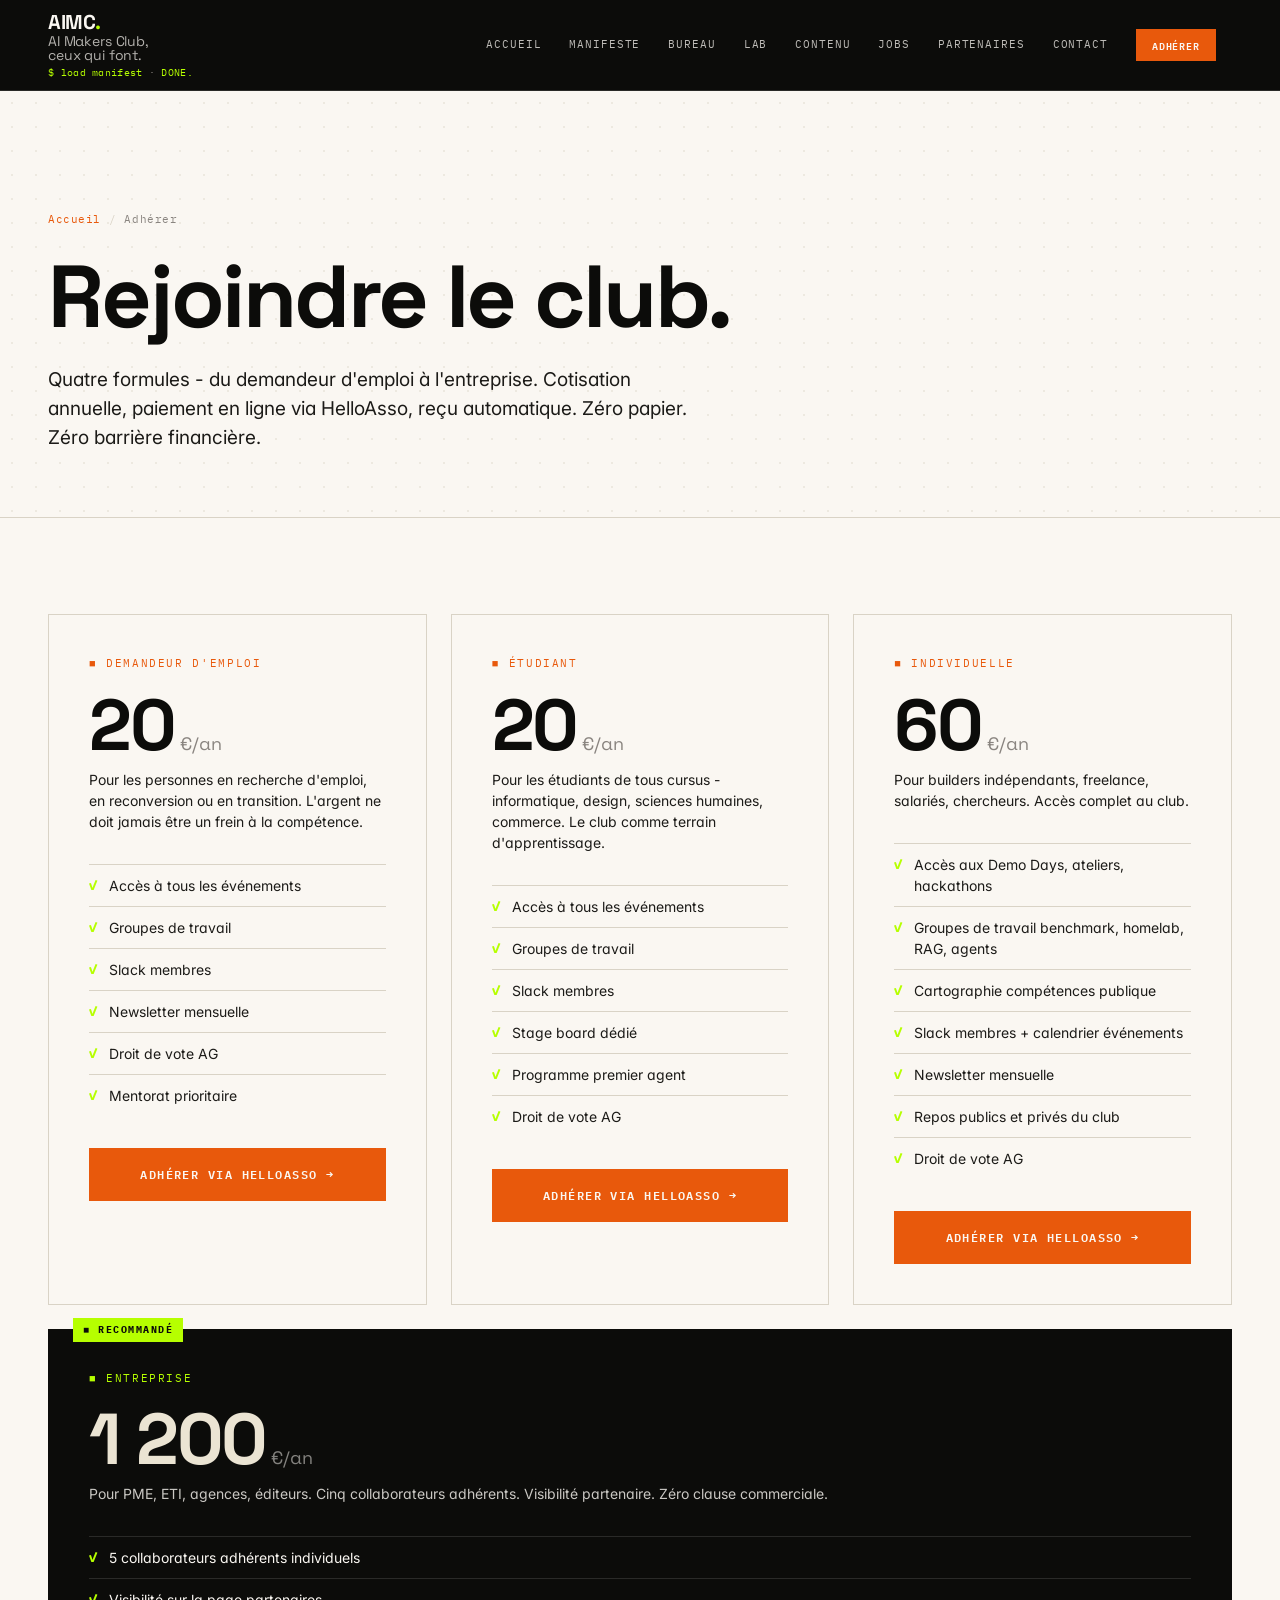
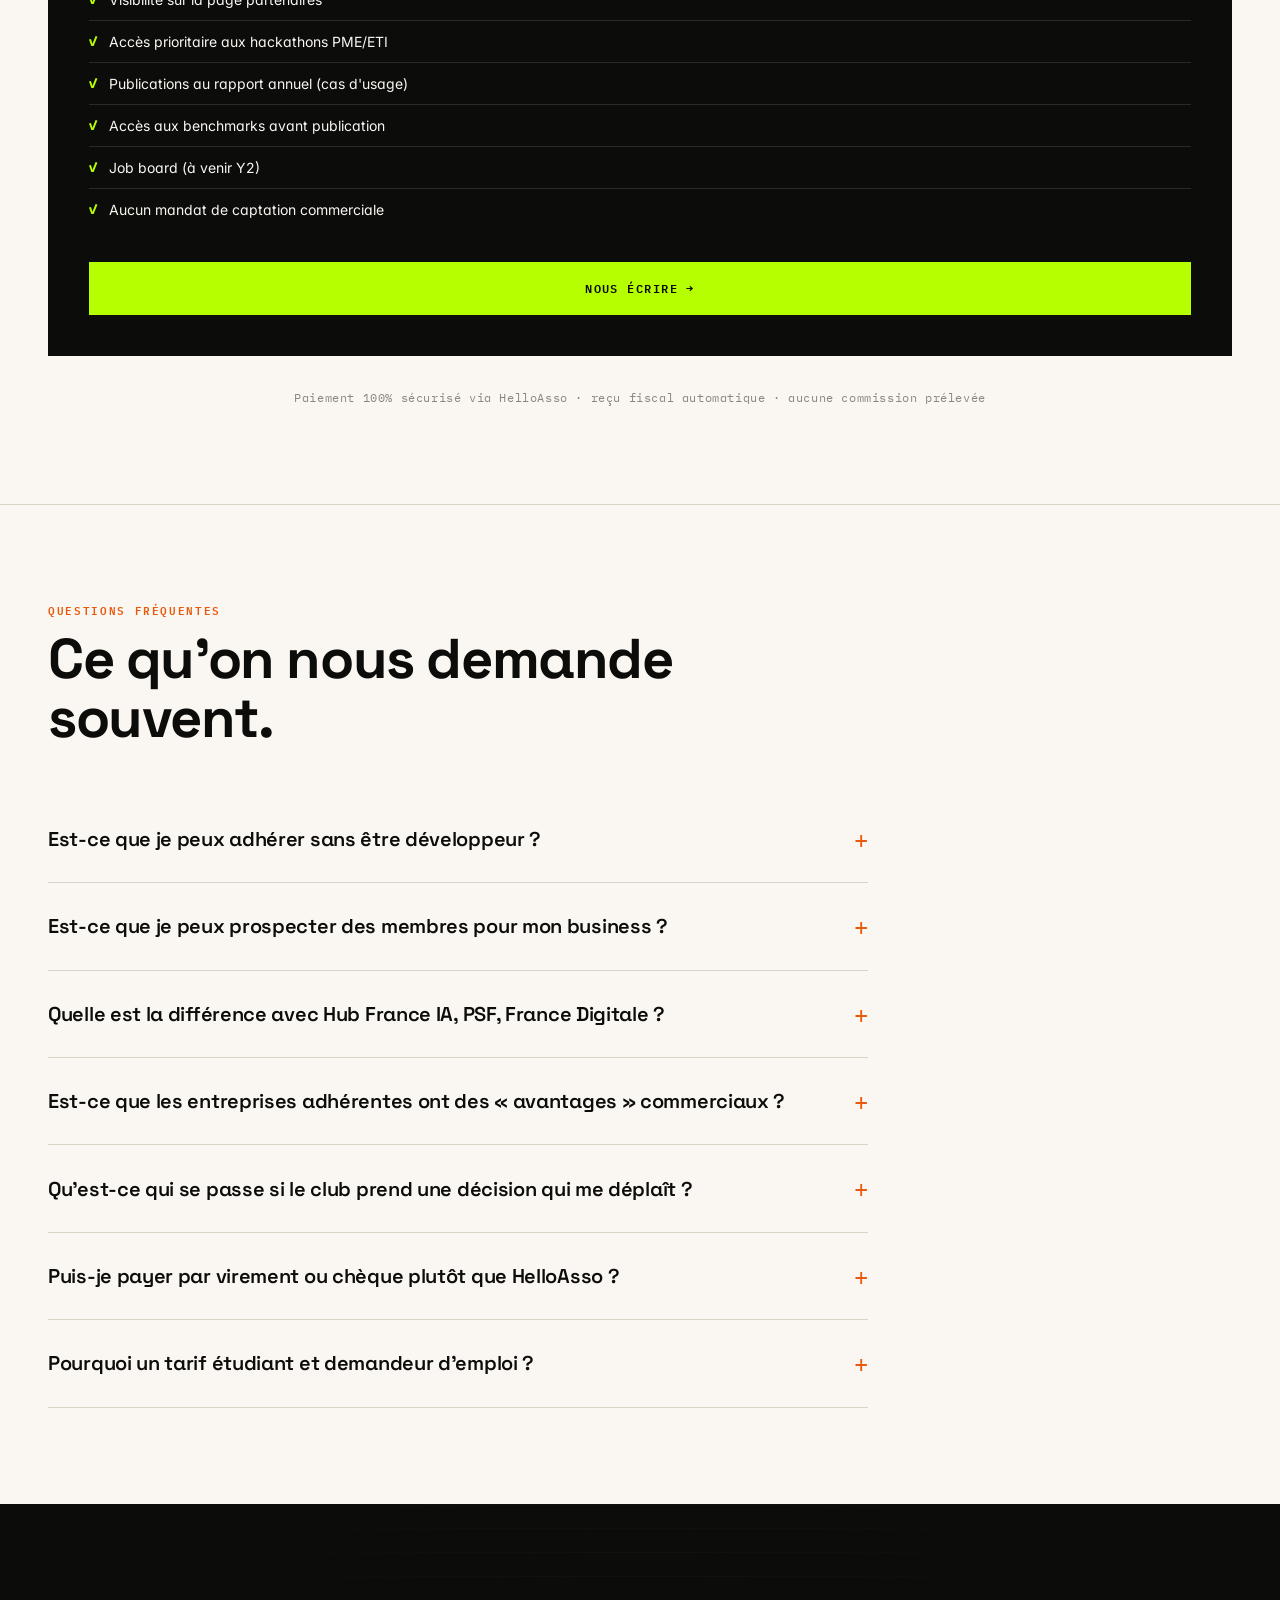
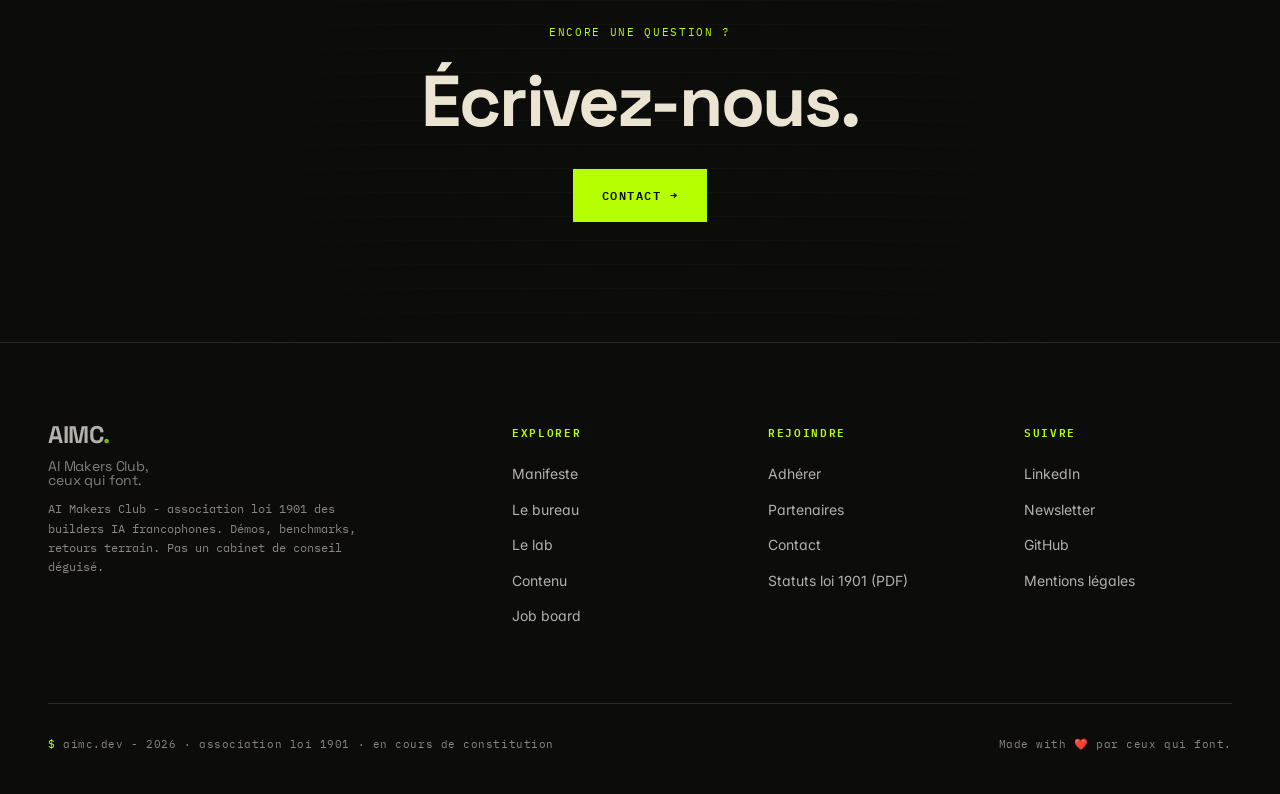
==== adherer.html @ ff51b337 "seo: noindex, nofollow — site en preview avant lancement officiel" ====
<!DOCTYPE html>
<html lang="fr"><head>
<meta charset="UTF-8">
<meta name="robots" content="noindex, nofollow">
<meta name="viewport" content="width=device-width,initial-scale=1.0">
<title>Adhérer - AIMC</title>
<meta name="description" content="Rejoindre l'AI Makers Club - 4 formules : demandeur d'emploi, étudiant, individuel, entreprise. Paiement via HelloAsso.">
<link rel="preconnect" href="https://fonts.gstatic.com" crossorigin>
<link href="https://fonts.googleapis.com/css2?family=Space+Grotesk:wght@300;400;500;600;700&family=Inter:wght@300;400;500;600;700;800;900&family=IBM+Plex+Mono:wght@300;400;500;600;700&display=swap" rel="stylesheet">
<link rel="stylesheet" href="assets/style.css">
</head>
<body>

<header class="site-header" data-header></header>

<section class="page-hero">
 <div class="container">
 <div class="breadcrumb"><a href="index.html">Accueil</a><span class="sep">/</span>Adhérer</div>
 <h1>Rejoindre le club.</h1>
 <p class="lead">Quatre formules - du demandeur d'emploi à l'entreprise. Cotisation annuelle, paiement en ligne via HelloAsso, reçu automatique. Zéro papier. Zéro barrière financière.</p>
 </div>
</section>

<section class="paper">
 <div class="container">
 <div class="pricing" style="grid-template-columns:repeat(3,1fr);margin-bottom:24px;">

 <div class="plan">
 <div class="name">■ Demandeur d'emploi</div>
 <div class="price">20<span class="unit"> €/an</span></div>
 <p class="desc">Pour les personnes en recherche d'emploi, en reconversion ou en transition. L'argent ne doit jamais être un frein à la compétence.</p>
 <ul>
 <li>Accès à tous les événements</li>
 <li>Groupes de travail</li>
 <li>Slack membres</li>
 <li>Newsletter mensuelle</li>
 <li>Droit de vote AG</li>
 <li>Mentorat prioritaire</li>
 </ul>
 <a href="#" class="btn" style="width:100%;text-align:center;">Adhérer via HelloAsso →</a>
 </div>

 <div class="plan">
 <div class="name">■ Étudiant</div>
 <div class="price">20<span class="unit"> €/an</span></div>
 <p class="desc">Pour les étudiants de tous cursus - informatique, design, sciences humaines, commerce. Le club comme terrain d'apprentissage.</p>
 <ul>
 <li>Accès à tous les événements</li>
 <li>Groupes de travail</li>
 <li>Slack membres</li>
 <li>Stage board dédié</li>
 <li>Programme premier agent</li>
 <li>Droit de vote AG</li>
 </ul>
 <a href="#" class="btn" style="width:100%;text-align:center;">Adhérer via HelloAsso →</a>
 </div>

 <div class="plan">
 <div class="name">■ Individuelle</div>
 <div class="price">60<span class="unit"> €/an</span></div>
 <p class="desc">Pour builders indépendants, freelance, salariés, chercheurs. Accès complet au club.</p>
 <ul>
 <li>Accès aux Demo Days, ateliers, hackathons</li>
 <li>Groupes de travail benchmark, homelab, RAG, agents</li>
 <li>Cartographie compétences publique</li>
 <li>Slack membres + calendrier événements</li>
 <li>Newsletter mensuelle</li>
 <li>Repos publics et privés du club</li>
 <li>Droit de vote AG</li>
 </ul>
 <a href="#" class="btn" style="width:100%;text-align:center;">Adhérer via HelloAsso →</a>
 </div>

 </div>

 <div class="pricing single">
 <div class="plan featured">
 <div class="name">■ Entreprise</div>
 <div class="price">1 200<span class="unit"> €/an</span></div>
 <p class="desc">Pour PME, ETI, agences, éditeurs. Cinq collaborateurs adhérents. Visibilité partenaire. Zéro clause commerciale.</p>
 <ul>
 <li>5 collaborateurs adhérents individuels</li>
 <li>Visibilité sur la page partenaires</li>
 <li>Accès prioritaire aux hackathons PME/ETI</li>
 <li>Publications au rapport annuel (cas d'usage)</li>
 <li>Accès aux benchmarks avant publication</li>
 <li>Job board (à venir Y2)</li>
 <li>Aucun mandat de captation commerciale</li>
 </ul>
 <a href="contact.html" class="btn btn-lime" style="width:100%;text-align:center;">Nous écrire →</a>
 </div>
 </div>

 <p style="text-align:center;margin-top:32px;font-family:'IBM Plex Mono',monospace;font-size:12px;color:var(--mute);letter-spacing:.05em;">Paiement 100% sécurisé via HelloAsso · reçu fiscal automatique · aucune commission prélevée</p>
 </div>
</section>

<hr class="rule">

<!-- FAQ -->
<section class="paper">
 <div class="container">
 <div class="sec-head">
 <div class="kicker">Questions fréquentes</div>
 <h2>Ce qu'on nous demande souvent.</h2>
 </div>

 <div class="faq-list">
 <div class="faq-item">
 <h4>Est-ce que je peux adhérer sans être développeur ?</h4>
 <p>Oui. On accueille profils techniques, métiers, chercheurs, indépendants, créatifs. Ce qui compte : que tu <strong>construises réellement</strong> - pas que tu commentes. Un chef de projet qui déploie un RAG avec son équipe est bienvenu ; un investisseur qui veut « comprendre l'écosystème » n'est pas la cible.</p>
 </div>
 <div class="faq-item">
 <h4>Est-ce que je peux prospecter des membres pour mon business ?</h4>
 <p>Non. C'est la règle la plus claire du club. Les activités commerciales entre membres sont possibles mais elles se font en dehors du cadre de l'asso, sans utiliser l'annuaire ou les canaux du club pour prospecter. On préserve la confiance interne - c'est ce qui rend l'espace utile.</p>
 </div>
 <div class="faq-item">
 <h4>Quelle est la différence avec Hub France IA, PSF, France Digitale ?</h4>
 <p>Ces structures sont excellentes pour l'écosystème institutionnel, la politique publique, le lobbying, les grandes entreprises. L'AIMC vise un cran plus bas et plus tranchant : les builders individuels qui produisent du code. On ne fait ni lobbying, ni relations publiques, ni éditorial généraliste. On documente ce qu'on fait avec les machines.</p>
 </div>
 <div class="faq-item">
 <h4>Est-ce que les entreprises adhérentes ont des « avantages » commerciaux ?</h4>
 <p>Visibilité oui (logo, cas d'usage au rapport annuel). Avantages commerciaux non. Le rôle du club n'est pas de mettre en relation client / prestataire. C'est de rendre visible la compétence terrain.</p>
 </div>
 <div class="faq-item">
 <h4>Qu'est-ce qui se passe si le club prend une décision qui me déplaît ?</h4>
 <p>Tu voteras contre à l'AG. Statuts loi 1901 classiques : une voix par adhérent individuel, un vote par entreprise adhérente. Le bureau est élu chaque juin. Rotation obligatoire de deux postes minimum par mandat.</p>
 </div>
 <div class="faq-item">
 <h4>Puis-je payer par virement ou chèque plutôt que HelloAsso ?</h4>
 <p>Oui, sur demande - écris-nous. HelloAsso reste le canal recommandé (reçu fiscal auto, tracking, zéro papier).</p>
 </div>
 <div class="faq-item">
 <h4>Pourquoi un tarif étudiant et demandeur d'emploi ?</h4>
 <p>Parce que la compétence n'a pas de prix - et qu'un étudiant qui construit un agent sur son portable vaut autant qu'un CTO dans une tour. Le tarif à 20€/an couvre l'assurance obligatoire de l'association. C'est un geste d'inclusivité, pas un prix d'appel. Si 20€ restent un frein, écris-nous : on trouve une solution.</p>
 </div>
 </div>
 </div>
</section>

<section class="cta-final">
 <div class="container">
 <div class="kicker">Encore une question ?</div>
 <h2>Écrivez-nous.</h2>
 <div class="actions">
 <a href="contact.html" class="btn btn-lime">Contact →</a>
 </div>
 </div>
</section>

<div class="cta-sticky"><a href="#" class="btn btn-lime">Adhérer via HelloAsso →</a></div>

<footer class="site-footer" data-footer></footer>

<script src="assets/partials.js"></script>
</body>
</html>
---- assets/style.css ----
/* ============================================================================
 AIMC - AI Makers Club · Design system V3 (hybride clair/sombre)
 ============================================================================ */
:root{
 --ink:#0C0C0A;
 --paper:#FAF7F2;
 --beige:#EBE4D3;
 --lime:#B6FF00;
 --orange:#E8590C;
 --blue:#1E5A8A;
 --red:#E63946;
 --text:#1C1B18;
 --mute:#8A8580;
 --rule:#D9D3C6;
 --rule-dark:rgba(255,255,255,.12);
 --shadow:0 4px 24px rgba(12,12,10,.08);
}

*{box-sizing:border-box;margin:0;padding:0;}
html{scroll-behavior:smooth;}
body{font-family:"Inter",system-ui,sans-serif;background:var(--paper);color:var(--text);
 font-size:16px;line-height:1.6;-webkit-font-smoothing:antialiased;
 font-feature-settings:"ss01","cv11";}

a{color:inherit;}
img{display:block;max-width:100%;height:auto;}

.mono{font-family:"IBM Plex Mono",monospace;}
.grot{font-family:"Space Grotesk",sans-serif;}
.container{max-width:1280px;margin:0 auto;padding:0 48px;}

/* ============================================================================
 HEADER (régime sombre - signature machine)
 ============================================================================ */
.site-header{background:var(--ink);color:var(--paper);border-bottom:1px solid var(--rule-dark);}
.site-header .container{display:grid;grid-template-columns:auto 1fr auto;align-items:center;gap:16px;padding-top:12px;padding-bottom:12px;}

.brand-block{display:flex;flex-direction:column;align-items:flex-start;gap:0;line-height:1;}
.brand{font-family:"Space Grotesk",sans-serif;font-weight:800;font-size:20px;letter-spacing:-.02em;color:var(--paper);text-decoration:none;line-height:1;white-space:nowrap;}
.brand .lime{color:var(--lime);}
.claim{font-family:"Space Grotesk",sans-serif;font-weight:400;font-size:14px;letter-spacing:-.01em;color:var(--paper);opacity:.7;margin-top:2px;}

.tagline{font-family:"IBM Plex Mono",monospace;font-size:10px;letter-spacing:.03em;color:var(--mute);white-space:nowrap;margin-top:6px;}
.tagline .p{color:var(--lime);}
.tagline .ok{color:var(--lime);}

.nav{display:flex;gap:28px;justify-content:flex-end;align-items:center;white-space:nowrap;
 font-family:"IBM Plex Mono",monospace;font-size:11px;letter-spacing:.08em;text-transform:uppercase;}
.nav a{color:var(--paper);text-decoration:none;opacity:.75;transition:opacity .2s,color .2s;}
.nav a:hover,.nav a.active{opacity:1;color:var(--lime);}
.nav .btn-nav{background:var(--orange);color:var(--paper);padding:8px 16px;opacity:1;
 font-weight:600;text-decoration:none;transition:background .2s,color .2s;font-size:10px;}
.nav .btn-nav:hover{background:var(--lime);color:var(--ink);}

/* Mobile nav toggle */
.nav-toggle{display:none;background:transparent;border:none;color:var(--paper);
 font-family:"IBM Plex Mono",monospace;font-size:12px;cursor:pointer;padding:8px 12px;
 border:1px solid var(--rule-dark);}

/* ============================================================================
 HERO
 ============================================================================ */
.hero{position:relative;padding:120px 0 96px;overflow:hidden;background:var(--ink);}
.hero::before{content:"";position:absolute;inset:0;
 background-image:radial-gradient(rgba(255,255,255,.08) 1px,transparent 1px);
 background-size:24px 24px;opacity:.5;pointer-events:none;}
.hero .container{position:relative;}

.hero .kicker{font-family:"IBM Plex Mono",monospace;font-size:11px;font-weight:600;
 letter-spacing:.15em;text-transform:uppercase;color:var(--orange);margin-bottom:24px;
 display:inline-block;padding:6px 12px;background:var(--beige);}
.hero h1{font-family:"Space Grotesk",sans-serif;font-weight:700;
 font-size:clamp(56px,9vw,120px);line-height:.95;letter-spacing:-.035em;color:var(--beige);
 margin-bottom:32px;}
.hero .sub-motto{font-family:"Space Grotesk",sans-serif;font-size:clamp(22px,3vw,32px);font-weight:500;letter-spacing:-.02em;color:var(--lime);margin-top:8px;margin-bottom:32px;opacity:.85;}
.hero .sub{font-family:"Inter",sans-serif;font-size:clamp(18px,2.2vw,24px);line-height:1.5;
 color:var(--paper);opacity:.8;max-width:640px;margin-bottom:40px;}
.hero .actions{display:flex;flex-wrap:wrap;gap:16px;}

/* ============================================================================
 BUTTONS
 ============================================================================ */
.btn{display:inline-block;background:var(--orange);color:var(--paper);
 font-family:"IBM Plex Mono",monospace;font-size:12px;font-weight:600;
 letter-spacing:.12em;text-transform:uppercase;padding:16px 28px;
 text-decoration:none;border:1px solid var(--orange);transition:all .2s;cursor:pointer;}
.btn:hover{background:var(--ink);color:var(--lime);border-color:var(--ink);}
.btn-outline{background:transparent;color:var(--ink);border:1px solid var(--ink);}
.btn-outline:hover{background:var(--ink);color:var(--paper);}
.btn-lime{background:var(--lime);color:var(--ink);border-color:var(--lime);}
.btn-lime:hover{background:var(--paper);color:var(--ink);border-color:var(--paper);}
.btn-ghost{background:transparent;color:var(--paper);border:1px solid var(--rule-dark);}
.btn-ghost:hover{background:var(--paper);color:var(--ink);border-color:var(--paper);}

/* ============================================================================
 SECTIONS
 ============================================================================ */
section{padding:96px 0;position:relative;}
section.dark{background:var(--ink);color:var(--paper);}
section.paper{background:var(--paper);}
section.beige{background:var(--beige);}

.sec-head{margin-bottom:48px;}
.sec-head .kicker{font-family:"IBM Plex Mono",monospace;font-size:11px;font-weight:600;
 letter-spacing:.15em;text-transform:uppercase;color:var(--orange);margin-bottom:12px;}
section.dark .sec-head .kicker{color:var(--lime);}
.sec-head h2{font-family:"Space Grotesk",sans-serif;font-weight:700;
 font-size:clamp(36px,5vw,56px);line-height:1.05;letter-spacing:-.025em;color:var(--ink);max-width:820px;}
section.dark .sec-head h2{color:var(--beige);}
.sec-head p{font-family:"Inter",sans-serif;font-size:19px;line-height:1.55;color:var(--text);
 margin-top:20px;max-width:640px;}
section.dark .sec-head p{color:var(--paper);opacity:.75;}

/* ============================================================================
 PILIERS (3 cards home)
 ============================================================================ */
.piliers{display:grid;grid-template-columns:repeat(3,1fr);gap:24px;}
.pilier{padding:32px;background:var(--paper);border:1px solid var(--rule);
 transition:border-color .2s,transform .2s;}
.pilier:hover{border-color:var(--ink);transform:translateY(-4px);}
.pilier .num{font-family:"IBM Plex Mono",monospace;font-size:11px;letter-spacing:.15em;
 text-transform:uppercase;color:var(--mute);margin-bottom:16px;}
.pilier .num::before{content:"■";color:var(--lime);margin-right:8px;}
.pilier h3{font-family:"Space Grotesk",sans-serif;font-size:32px;line-height:1.1;
 font-weight:700;letter-spacing:-.02em;color:var(--ink);margin-bottom:16px;}
.pilier p{font-size:15px;line-height:1.6;color:var(--text);}
.pilier ul{list-style:none;margin-top:16px;font-family:"IBM Plex Mono",monospace;
 font-size:12px;line-height:1.9;color:var(--mute);}
.pilier ul li::before{content:">";color:var(--orange);margin-right:8px;font-weight:600;}

/* ============================================================================
 BANDEAU MANIFESTE (assertions négatives)
 ============================================================================ */
.banner-neg{background:var(--ink);color:var(--paper);padding:120px 0;position:relative;overflow:hidden;}
.banner-neg::before{content:"";position:absolute;inset:0;
 background-image:linear-gradient(0deg,transparent 0,transparent 23px,var(--rule-dark) 24px);
 background-size:100% 24px;opacity:.4;pointer-events:none;}
.banner-neg .container{position:relative;}
.banner-neg .kicker{color:var(--lime);font-family:"IBM Plex Mono",monospace;font-size:11px;
 letter-spacing:.15em;text-transform:uppercase;margin-bottom:32px;}
.banner-neg .neg{font-family:"IBM Plex Mono",monospace;
 font-size:clamp(28px,4vw,44px);line-height:1.35;font-weight:400;
 display:flex;flex-direction:column;gap:8px;}
.banner-neg .neg-line{color:var(--paper);opacity:.28;
 transition:color .5s ease,opacity .5s ease,transform .5s ease;
 display:block;transform:translateY(0);}
.banner-neg .neg-line.dim-1{opacity:.55;}
.banner-neg .neg-line.dim-2{opacity:.85;}
.banner-neg .neg-line.active{color:var(--lime);opacity:1;transform:translateX(6px);}
.banner-neg .neg-line.past{color:var(--paper);opacity:.35;}
@media (prefers-reduced-motion:reduce){
 .banner-neg .neg-line{transition:none;}
 .banner-neg .neg-line.active{transform:none;}
}

/* ============================================================================
 CARTES CONTENU
 ============================================================================ */
.grid-content{display:grid;grid-template-columns:repeat(3,1fr);gap:24px;}
.card-content{background:var(--paper);border:1px solid var(--rule);padding:24px;
 transition:transform .2s,border-color .2s;cursor:pointer;position:relative;}
.card-content::after{content:"→";position:absolute;top:24px;right:24px;
 font-family:"IBM Plex Mono",monospace;font-size:14px;color:var(--mute);transition:color .2s,transform .2s;}
.card-content:hover{transform:translateY(-4px);border-color:var(--ink);}
.card-content:hover::after{color:var(--orange);transform:translate(4px,0);}
.card-content .tag{font-family:"IBM Plex Mono",monospace;font-size:10px;letter-spacing:.12em;
 text-transform:uppercase;color:var(--ink);background:var(--lime);padding:4px 10px;
 display:inline-block;margin-bottom:16px;font-weight:600;}
.card-content .tag.blue{background:var(--blue);color:var(--paper);}
.card-content .tag.orange{background:var(--orange);color:var(--paper);}
.card-content .tag.beige{background:var(--beige);color:var(--ink);}
.card-content h4{font-family:"Space Grotesk",sans-serif;font-size:22px;line-height:1.25;
 font-weight:600;letter-spacing:-.015em;margin-bottom:16px;color:var(--ink);}
.card-content .meta{font-family:"IBM Plex Mono",monospace;font-size:10px;color:var(--mute);
 letter-spacing:.05em;}

/* ============================================================================
 PARTENAIRES
 ============================================================================ */
.partners{display:grid;grid-template-columns:repeat(5,1fr);gap:16px;margin-top:32px;}
.partner{padding:32px;background:var(--paper);border:1px solid var(--rule);
 display:flex;align-items:center;justify-content:center;
 font-family:"Space Grotesk",sans-serif;font-weight:600;font-size:18px;color:var(--mute);
 aspect-ratio:5/2;transition:color .2s,border-color .2s,background .2s;}
.partner:hover{color:var(--ink);border-color:var(--ink);}
.partner svg{width:auto;height:44px;max-width:80%;color:var(--mute);transition:color .3s;}
.partner:hover svg{color:var(--ink);}
.partner img{max-width:75%;object-fit:contain;filter:saturate(.7);transition:filter .3s,opacity .3s;opacity:.8;}
.partner:hover img{filter:saturate(1);opacity:1;}

/* ============================================================================
 CTA FINAL
 ============================================================================ */
.cta-final{background:var(--ink);color:var(--paper);padding:120px 0;text-align:center;position:relative;overflow:hidden;}
.cta-final::before{content:"";position:absolute;inset:0;
 background:radial-gradient(circle at 50% 50%,transparent 0,var(--ink) 70%),
 linear-gradient(0deg,transparent 0,transparent 23px,var(--rule-dark) 24px);
 background-size:100% 100%,100% 24px;opacity:.5;}
.cta-final .container{position:relative;}
.cta-final .kicker{color:var(--lime);font-family:"IBM Plex Mono",monospace;font-size:11px;
 letter-spacing:.15em;text-transform:uppercase;margin-bottom:24px;}
.cta-final h2{font-family:"Space Grotesk",sans-serif;font-weight:700;
 font-size:clamp(40px,6vw,72px);line-height:1;letter-spacing:-.03em;color:var(--beige);margin-bottom:32px;}
.cta-final .actions{display:flex;gap:16px;justify-content:center;flex-wrap:wrap;}

/* ============================================================================
 FOOTER
 ============================================================================ */
.site-footer{background:var(--ink);color:var(--paper);padding:80px 0 40px;border-top:1px solid var(--rule-dark);}
.site-footer .grid-footer{display:grid;grid-template-columns:2fr 1fr 1fr 1fr;gap:48px;margin-bottom:64px;}
.site-footer .brand-block .brand{display:inline-block;margin-bottom:16px;}
.site-footer .brand-block p{font-family:"IBM Plex Mono",monospace;font-size:12px;line-height:1.6;color:var(--mute);max-width:340px;}
.site-footer h5{font-family:"IBM Plex Mono",monospace;font-size:11px;letter-spacing:.15em;
 text-transform:uppercase;color:var(--lime);margin-bottom:20px;font-weight:600;}
.site-footer ul{list-style:none;}
.site-footer ul li{margin-bottom:10px;}
.site-footer a{color:var(--paper);text-decoration:none;font-size:14px;opacity:.7;transition:opacity .2s,color .2s;}
.site-footer a:hover{opacity:1;color:var(--lime);}
.site-footer .legal{border-top:1px solid var(--rule-dark);padding-top:32px;
 display:flex;justify-content:space-between;align-items:center;
 font-family:"IBM Plex Mono",monospace;font-size:11px;color:var(--mute);letter-spacing:.05em;}
.site-footer .legal .lime{color:var(--lime);}

/* ============================================================================
 PAGE-LEVEL LAYOUTS
 ============================================================================ */

/* Page hero (compact, pas home) */
.page-hero{background:var(--paper);padding:120px 0 64px;border-bottom:1px solid var(--rule);position:relative;overflow:hidden;}
.page-hero::before{content:"";position:absolute;inset:0;
 background-image:radial-gradient(var(--rule) 1px,transparent 1px);
 background-size:24px 24px;opacity:.4;pointer-events:none;}
.page-hero .container{position:relative;}
.page-hero .breadcrumb{font-family:"IBM Plex Mono",monospace;font-size:11px;color:var(--mute);letter-spacing:.05em;margin-bottom:24px;}
.page-hero .breadcrumb a{color:var(--orange);text-decoration:none;}
.page-hero .breadcrumb .sep{margin:0 8px;color:var(--rule);}
.page-hero h1{font-family:"Space Grotesk",sans-serif;font-weight:700;
 font-size:clamp(48px,7vw,88px);line-height:1;letter-spacing:-.03em;color:var(--ink);margin-bottom:24px;}
.page-hero .lead{font-family:"Inter",sans-serif;font-size:19px;line-height:1.55;
 color:var(--text);max-width:640px;}


/* Manifeste (dark long-form) */
.manifest-body{background:var(--ink);color:var(--paper);padding:120px 0;position:relative;overflow:hidden;}
.manifest-body::before{content:"";position:absolute;inset:0;
 background-image:linear-gradient(0deg,transparent 0,transparent 23px,var(--rule-dark) 24px);
 background-size:100% 24px;opacity:.3;pointer-events:none;}
.manifest-body .container{position:relative;max-width:820px;}
.manifest-body h1{font-family:"Space Grotesk",sans-serif;font-weight:700;
 font-size:clamp(64px,10vw,140px);line-height:.9;letter-spacing:-.04em;color:var(--beige);margin-bottom:48px;}
.manifest-body h2{font-family:"IBM Plex Mono",monospace;font-size:11px;font-weight:600;
 letter-spacing:.15em;text-transform:uppercase;color:var(--lime);margin:64px 0 24px;}
.manifest-body p{font-family:"Inter",sans-serif;font-size:22px;line-height:1.55;color:var(--paper);opacity:.9;margin-bottom:24px;}
.manifest-body p strong{color:var(--lime);font-weight:600;opacity:1;}
.manifest-body .neg-block{font-family:"IBM Plex Mono",monospace;font-size:22px;line-height:1.55;color:var(--lime);
 margin:48px 0;padding-left:24px;border-left:2px solid var(--lime);}
.manifest-body .neg-block div{margin-bottom:8px;}
.manifest-body .neg-block .fade{color:var(--paper);opacity:.6;}

/* Bureau (cartes membres) */
.grid-bureau{display:grid;grid-template-columns:repeat(4,1fr);gap:24px;}
.member{background:var(--paper);border:1px solid var(--rule);transition:transform .2s,border-color .2s;}
.member:hover{transform:translateY(-4px);border-color:var(--ink);}
.member .photo{aspect-ratio:1/1;background:var(--beige);position:relative;overflow:hidden;
 display:flex;align-items:center;justify-content:center;font-family:"Space Grotesk",sans-serif;
 font-weight:700;font-size:64px;color:var(--ink);}
.member .photo::after{content:"";position:absolute;inset:0;background:var(--ink);opacity:0;transition:opacity .3s;}
.member:hover .photo::after{opacity:.1;}
.member .info{padding:20px;}
.member .info h3{font-family:"Space Grotesk",sans-serif;font-size:20px;font-weight:600;
 letter-spacing:-.01em;margin-bottom:4px;color:var(--ink);}
.member .info .role{font-family:"IBM Plex Mono",monospace;font-size:10px;letter-spacing:.12em;
 text-transform:uppercase;color:var(--orange);margin-bottom:12px;}
.member .info .build{font-size:13px;line-height:1.5;color:var(--text);}
.member .info .build::before{content:"> je build : ";font-family:"IBM Plex Mono",monospace;color:var(--mute);}

/* Adhésion (2 formules) */
.pricing{display:grid;grid-template-columns:repeat(3,1fr);gap:24px;}
.pricing.single{grid-template-columns:1fr;}
.plan{padding:40px;background:var(--paper);border:1px solid var(--rule);position:relative;}
.plan.featured{background:var(--ink);color:var(--paper);border-color:var(--ink);}
.plan.featured::before{content:"■ RECOMMANDÉ";position:absolute;top:-12px;left:24px;
 background:var(--lime);color:var(--ink);font-family:"IBM Plex Mono",monospace;
 font-size:10px;font-weight:700;letter-spacing:.15em;padding:4px 10px;}
.plan .name{font-family:"IBM Plex Mono",monospace;font-size:11px;letter-spacing:.15em;
 text-transform:uppercase;color:var(--orange);margin-bottom:16px;}
.plan.featured .name{color:var(--lime);}
.plan .price{font-family:"Space Grotesk",sans-serif;font-size:72px;font-weight:700;
 letter-spacing:-.03em;line-height:1;margin-bottom:8px;color:var(--ink);}
.plan.featured .price{color:var(--beige);}
.plan .price .unit{font-size:18px;color:var(--mute);font-weight:400;letter-spacing:0;}
.plan.featured .price .unit{color:var(--paper);opacity:.5;}
.plan .desc{font-size:14px;line-height:1.5;color:var(--text);margin-bottom:32px;}
.plan.featured .desc{color:var(--paper);opacity:.8;}
.plan ul{list-style:none;margin-bottom:32px;}
.plan ul li{padding:10px 0;border-top:1px solid var(--rule);font-size:14px;line-height:1.5;color:var(--text);
 display:flex;gap:12px;}
.plan.featured ul li{border-color:var(--rule-dark);color:var(--paper);}
.plan ul li::before{content:"✓";color:var(--lime);font-weight:700;font-family:"IBM Plex Mono",monospace;}

/* FAQ */
.faq-list{max-width:820px;}
.faq-item{border-bottom:1px solid var(--rule);padding:24px 0;cursor:pointer;}
.faq-item h4{font-family:"Space Grotesk",sans-serif;font-size:20px;font-weight:600;
 letter-spacing:-.015em;color:var(--ink);display:flex;justify-content:space-between;align-items:center;}
.faq-item h4::after{content:"+";font-family:"IBM Plex Mono",monospace;color:var(--orange);font-size:24px;font-weight:400;transition:transform .3s;}
.faq-item.open h4::after{transform:rotate(45deg);}
.faq-item p{font-size:15px;line-height:1.6;color:var(--text);margin-top:16px;display:none;max-width:640px;}
.faq-item.open p{display:block;}

/* Contenu / Blog filters */
.filters{display:flex;gap:12px;flex-wrap:wrap;margin-bottom:48px;padding-bottom:24px;border-bottom:1px solid var(--rule);}
.filter{font-family:"IBM Plex Mono",monospace;font-size:11px;font-weight:600;letter-spacing:.12em;
 text-transform:uppercase;padding:8px 14px;background:var(--paper);border:1px solid var(--rule);color:var(--text);cursor:pointer;transition:all .2s;}
.filter:hover,.filter.active{background:var(--ink);color:var(--lime);border-color:var(--ink);}

/* Newsletter block */
.newsletter{background:var(--beige);padding:48px;border:1px solid var(--rule);margin-top:48px;}
.newsletter .kicker{font-family:"IBM Plex Mono",monospace;font-size:11px;letter-spacing:.15em;
 text-transform:uppercase;color:var(--orange);margin-bottom:12px;}
.newsletter h3{font-family:"Space Grotesk",sans-serif;font-size:28px;font-weight:700;
 letter-spacing:-.02em;margin-bottom:12px;color:var(--ink);}
.newsletter p{font-size:14px;color:var(--text);margin-bottom:20px;max-width:520px;}
.newsletter form{display:flex;gap:12px;max-width:520px;}
.newsletter input{flex:1;padding:14px 16px;background:var(--paper);border:1px solid var(--rule);
 font-family:"Inter",sans-serif;font-size:14px;color:var(--text);outline:none;}
.newsletter input:focus{border-color:var(--ink);}

/* Lab (Demo Days + benchmarks + carto) */
.lab-cards{display:grid;grid-template-columns:repeat(2,1fr);gap:24px;}
.lab-card{padding:40px;background:var(--paper);border:1px solid var(--rule);position:relative;}
.lab-card::before{content:"";position:absolute;top:0;left:0;width:0;height:2px;background:var(--lime);transition:width .3s;}
.lab-card:hover::before{width:100%;}
.lab-card .num{font-family:"IBM Plex Mono",monospace;font-size:11px;letter-spacing:.15em;
 text-transform:uppercase;color:var(--orange);margin-bottom:16px;}
.lab-card h3{font-family:"Space Grotesk",sans-serif;font-size:32px;font-weight:700;
 letter-spacing:-.02em;line-height:1.1;margin-bottom:16px;color:var(--ink);}
.lab-card p{font-size:15px;line-height:1.6;color:var(--text);margin-bottom:24px;}
.lab-card .stat{display:flex;gap:32px;font-family:"IBM Plex Mono",monospace;font-size:11px;letter-spacing:.08em;color:var(--mute);text-transform:uppercase;padding-top:20px;border-top:1px solid var(--rule);}
.lab-card .stat strong{display:block;font-family:"Space Grotesk",sans-serif;font-size:32px;color:var(--ink);letter-spacing:-.02em;margin-bottom:4px;text-transform:none;}

/* Contact form */
.contact-form{max-width:640px;}
.contact-form .row{margin-bottom:24px;}
.contact-form label{display:block;font-family:"IBM Plex Mono",monospace;font-size:11px;letter-spacing:.12em;
 text-transform:uppercase;color:var(--mute);margin-bottom:8px;}
.contact-form input,.contact-form textarea{width:100%;padding:14px 16px;background:var(--paper);
 border:1px solid var(--rule);font-family:"Inter",sans-serif;font-size:15px;color:var(--text);outline:none;
 transition:border-color .2s;}
.contact-form input:focus,.contact-form textarea:focus{border-color:var(--ink);}
.contact-form textarea{resize:vertical;min-height:180px;}

.contact-side{padding:32px;background:var(--beige);border:1px solid var(--rule);}
.contact-side h3{font-family:"Space Grotesk",sans-serif;font-size:22px;font-weight:700;letter-spacing:-.015em;margin-bottom:16px;color:var(--ink);}
.contact-side .channel{border-top:1px solid var(--rule);padding:20px 0;font-family:"IBM Plex Mono",monospace;font-size:12px;}
.contact-side .channel:first-of-type{border-top:0;padding-top:0;}
.contact-side .channel strong{display:block;color:var(--orange);letter-spacing:.1em;text-transform:uppercase;font-size:10px;margin-bottom:6px;}
.contact-side .channel a{color:var(--ink);text-decoration:none;border-bottom:1px solid var(--orange);}

/* Grid utilities */
.grid-2{display:grid;grid-template-columns:2fr 1fr;gap:48px;}

/* Section rule */
.rule{height:1px;background:var(--rule);margin:0;padding:0;border:0;}

/* ============================================================================
 RESPONSIVE
 ============================================================================ */
@media (max-width:900px){
 .container{padding:0 24px;}
 
 section{padding:64px 0;}
 .site-header .container{grid-template-columns:1fr auto;}
 .tagline{display:none;}
 .nav{display:none;position:absolute;top:100%;left:0;right:0;background:var(--ink);
 flex-direction:column;padding:24px;gap:16px;border-top:1px solid var(--rule-dark);align-items:flex-start;z-index:100;}
 .nav.open{display:flex;}
 .nav-toggle{display:block;}
 .piliers{grid-template-columns:1fr;}
 .grid-content{grid-template-columns:1fr;}
 .partners{grid-template-columns:repeat(2,1fr);}
 .grid-bureau{grid-template-columns:repeat(2,1fr);}
 .pricing{grid-template-columns:1fr;}
 .pricing.single{grid-template-columns:1fr;}
 .lab-cards{grid-template-columns:1fr;}
 .grid-2{grid-template-columns:1fr;}
 .site-footer .grid-footer{grid-template-columns:1fr;gap:32px;}
 .site-footer .legal{flex-direction:column;gap:12px;text-align:center;}
 .hero{padding:64px 0 48px;}
 .page-hero{padding:80px 0 48px;}
 .manifest-body{padding:64px 0;}
 .manifest-body h1{font-size:56px;}
 .banner-neg{padding:64px 0;}
 .cta-final{padding:64px 0;}
 /* Sticky CTA mobile */
 .cta-sticky{position:fixed;bottom:0;left:0;right:0;background:var(--ink);padding:12px 16px;z-index:99;
 border-top:1px solid var(--rule-dark);display:flex;justify-content:center;}
 .cta-sticky .btn{width:100%;text-align:center;}
}
.cta-sticky{display:none;}
@media (max-width:900px){.cta-sticky{display:flex;}}
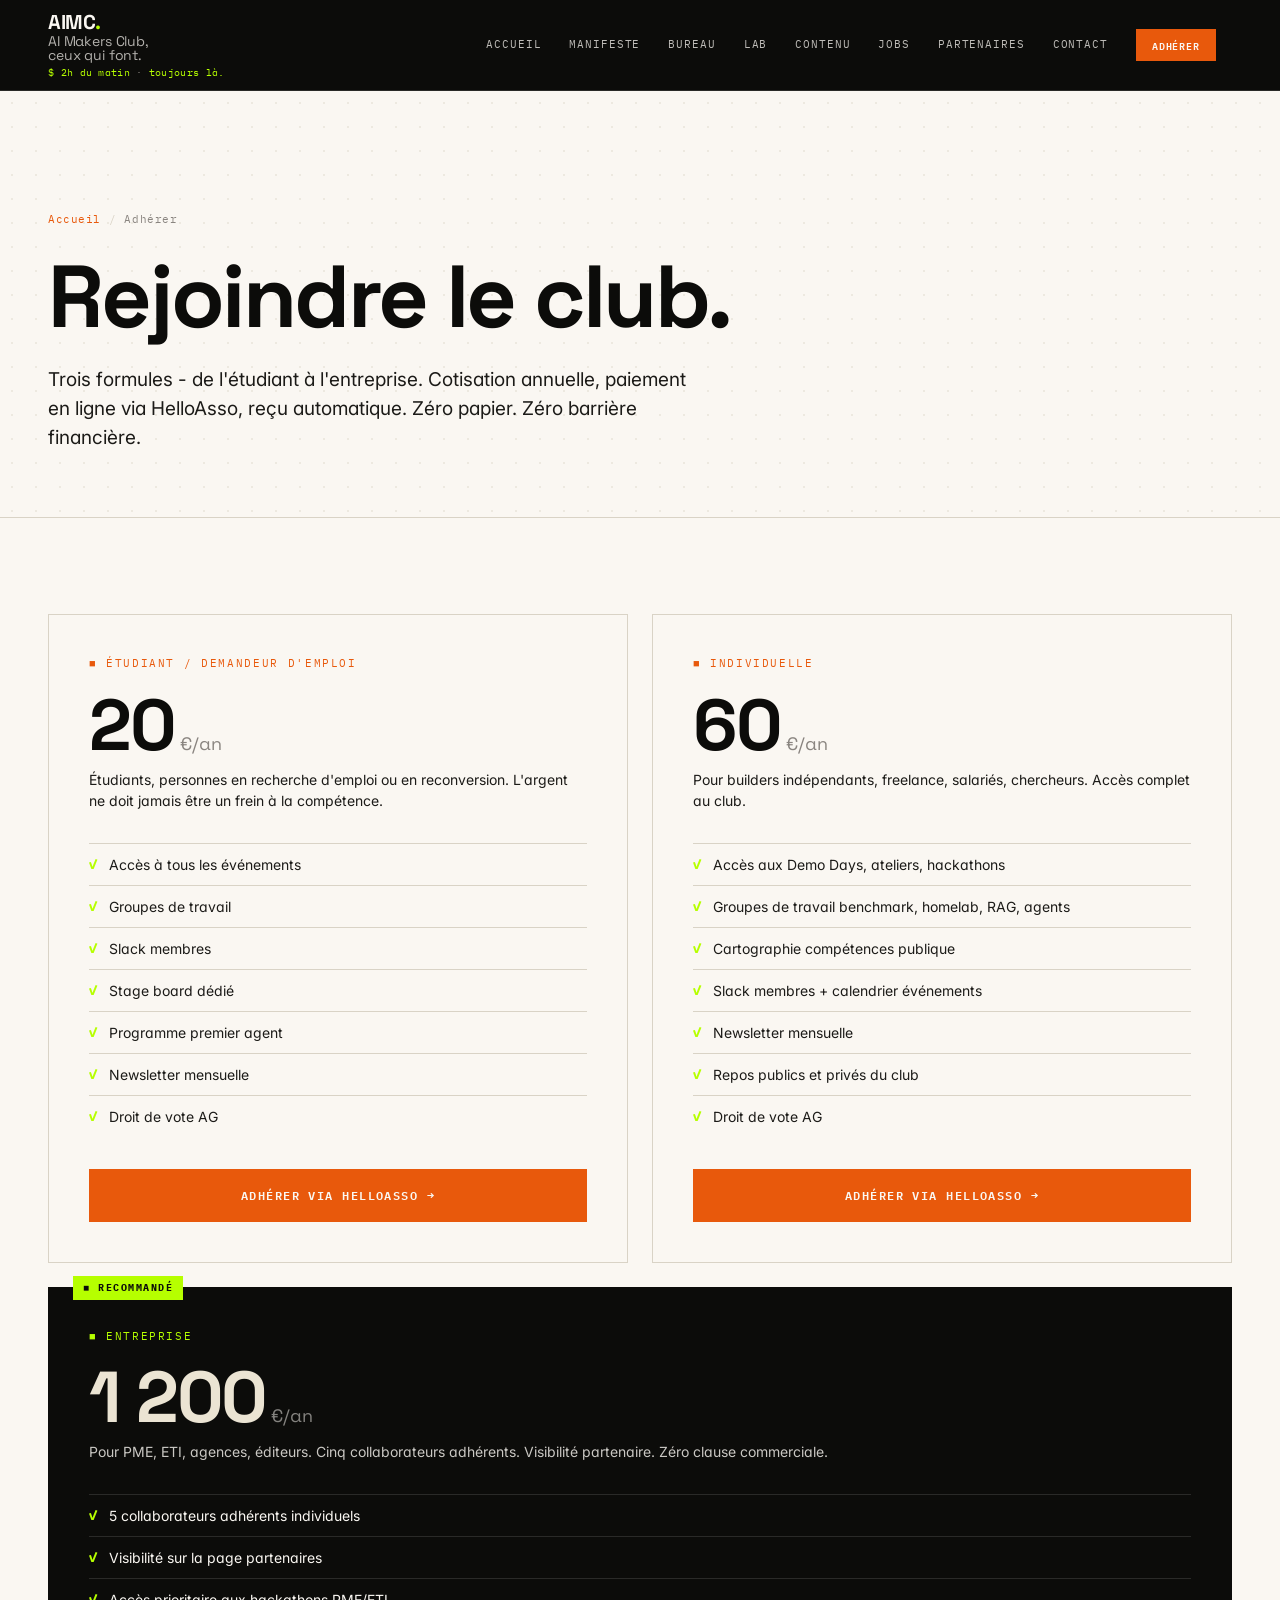
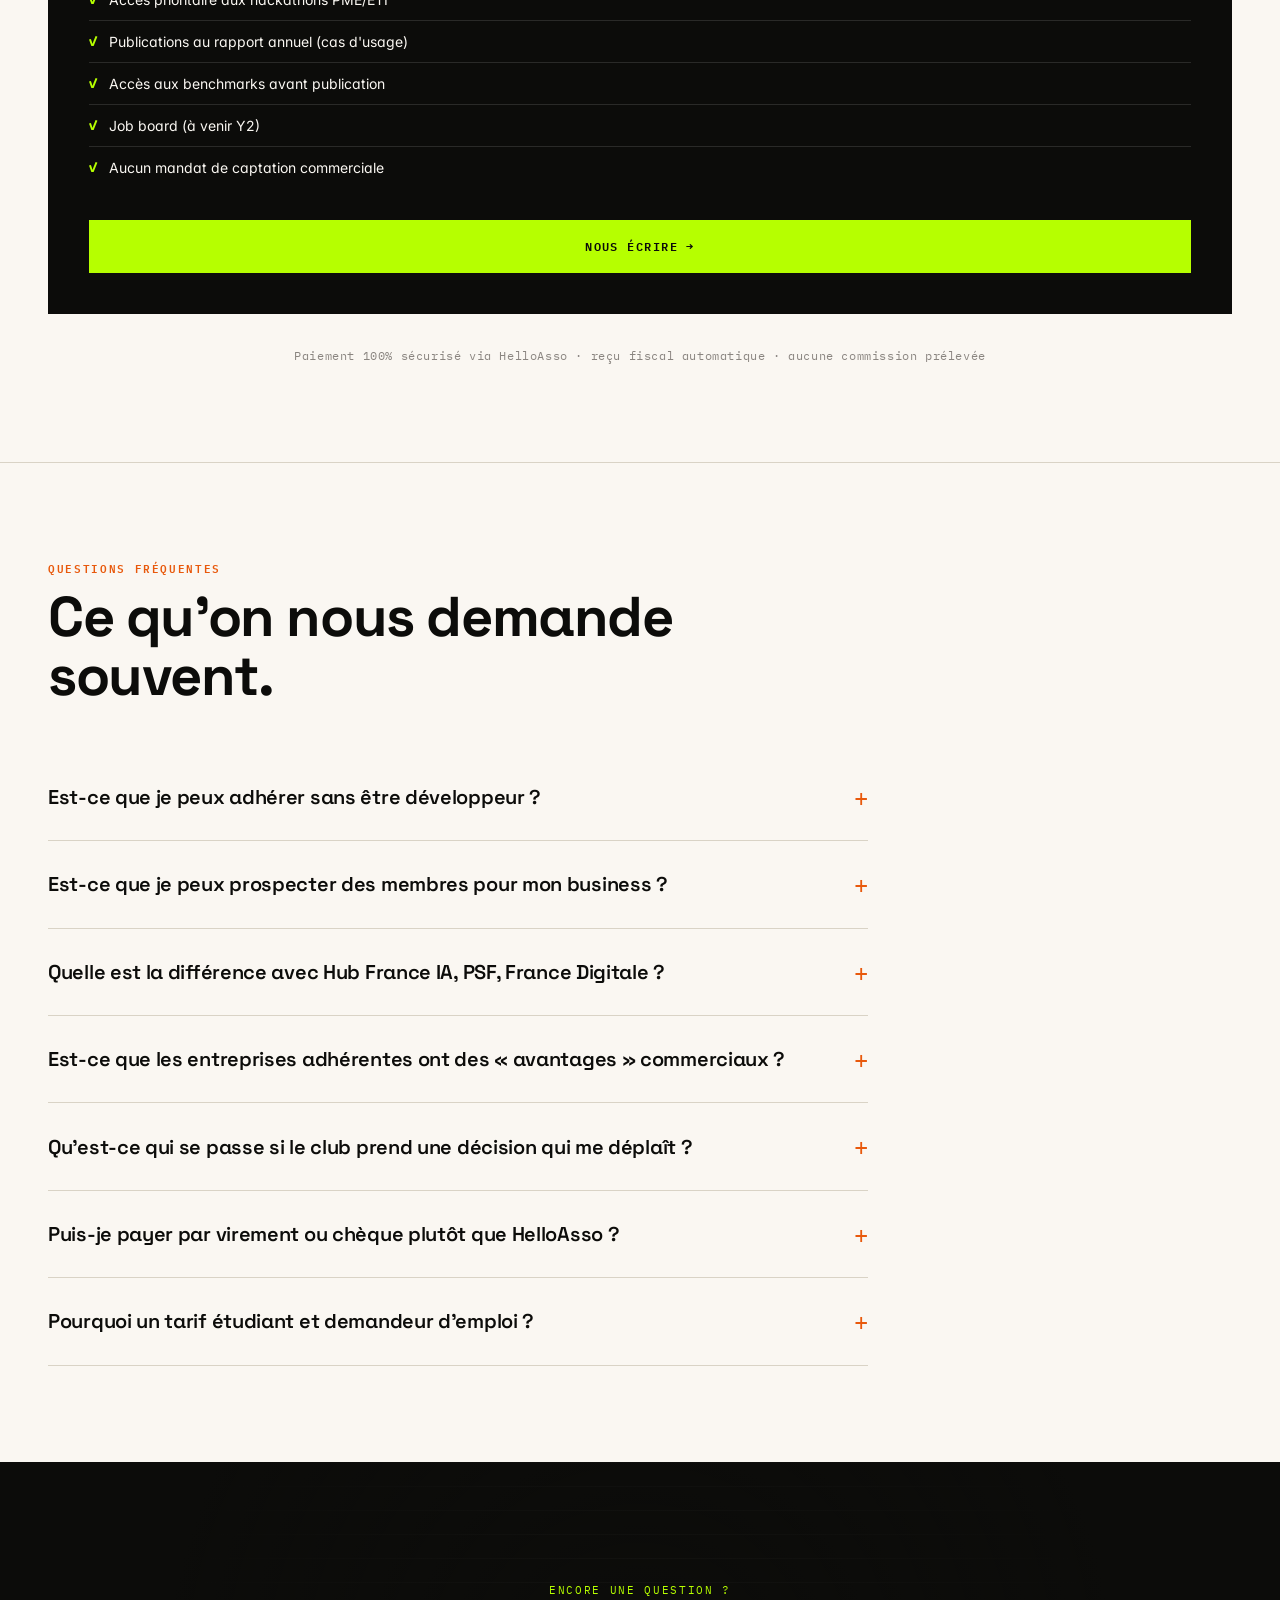
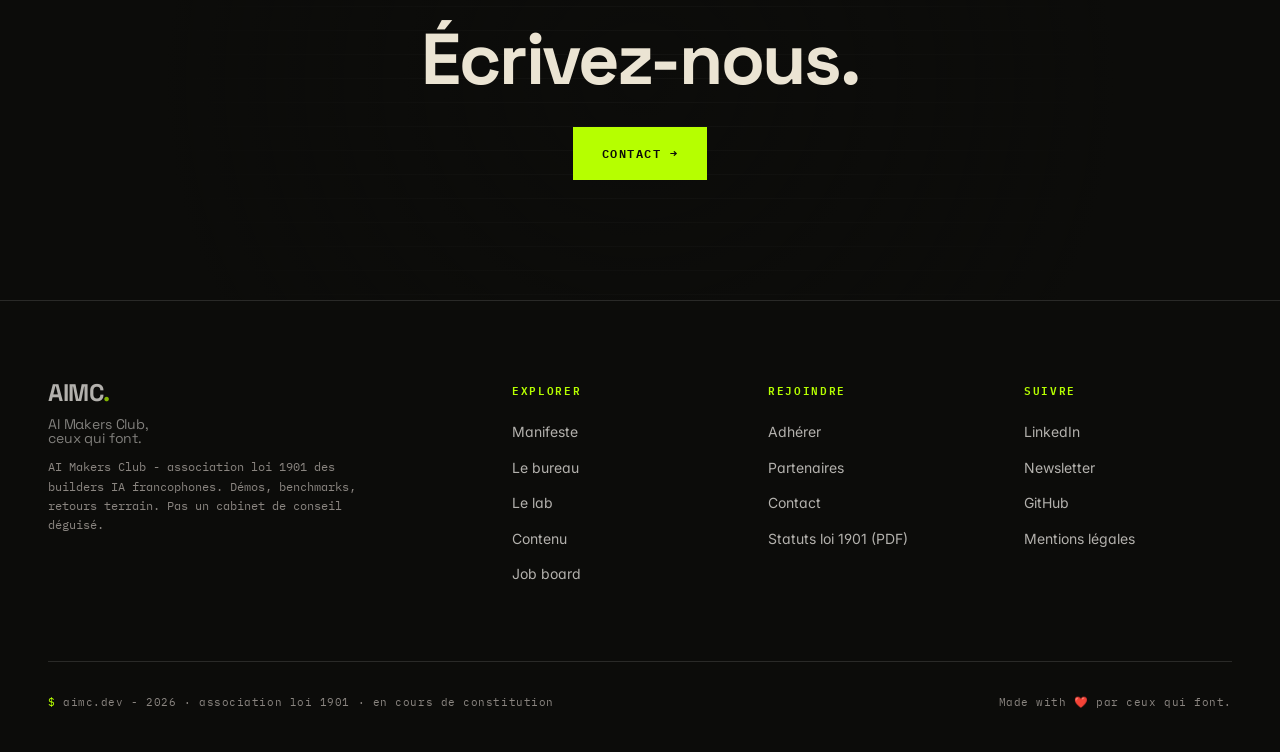
==== commit 2d1a0b5a: "feat(adherer): merge étudiant/demandeur emploi, remove mentorat prioritaire - Fuse 2 plans (20€/an) " ====
--- a/adherer.html
+++ b/adherer.html
@@ -4,7 +4,7 @@
 <meta name="robots" content="noindex, nofollow">
 <meta name="viewport" content="width=device-width,initial-scale=1.0">
 <title>Adhérer - AIMC</title>
-<meta name="description" content="Rejoindre l'AI Makers Club - 4 formules : demandeur d'emploi, étudiant, individuel, entreprise. Paiement via HelloAsso.">
+<meta name="description" content="Rejoindre l'AI Makers Club - 3 formules : étudiant/demandeur d'emploi, individuel, entreprise. Paiement via HelloAsso.">
 <link rel="preconnect" href="https://fonts.gstatic.com" crossorigin>
 <link href="https://fonts.googleapis.com/css2?family=Space+Grotesk:wght@300;400;500;600;700&family=Inter:wght@300;400;500;600;700;800;900&family=IBM+Plex+Mono:wght@300;400;500;600;700&display=swap" rel="stylesheet">
 <link rel="stylesheet" href="assets/style.css">
@@ -17,39 +17,25 @@
  <div class="container">
  <div class="breadcrumb"><a href="index.html">Accueil</a><span class="sep">/</span>Adhérer</div>
  <h1>Rejoindre le club.</h1>
- <p class="lead">Quatre formules - du demandeur d'emploi à l'entreprise. Cotisation annuelle, paiement en ligne via HelloAsso, reçu automatique. Zéro papier. Zéro barrière financière.</p>
+ <p class="lead">Trois formules - de l'étudiant à l'entreprise. Cotisation annuelle, paiement en ligne via HelloAsso, reçu automatique. Zéro papier. Zéro barrière financière.</p>
  </div>
 </section>
 
 <section class="paper">
  <div class="container">
- <div class="pricing" style="grid-template-columns:repeat(3,1fr);margin-bottom:24px;">
+ <div class="pricing" style="grid-template-columns:repeat(2,1fr);margin-bottom:24px;">
 
  <div class="plan">
- <div class="name">■ Demandeur d'emploi</div>
+ <div class="name">■ Étudiant / Demandeur d'emploi</div>
  <div class="price">20<span class="unit"> €/an</span></div>
- <p class="desc">Pour les personnes en recherche d'emploi, en reconversion ou en transition. L'argent ne doit jamais être un frein à la compétence.</p>
- <ul>
- <li>Accès à tous les événements</li>
- <li>Groupes de travail</li>
- <li>Slack membres</li>
- <li>Newsletter mensuelle</li>
- <li>Droit de vote AG</li>
- <li>Mentorat prioritaire</li>
- </ul>
- <a href="#" class="btn" style="width:100%;text-align:center;">Adhérer via HelloAsso →</a>
- </div>
-
- <div class="plan">
- <div class="name">■ Étudiant</div>
- <div class="price">20<span class="unit"> €/an</span></div>
- <p class="desc">Pour les étudiants de tous cursus - informatique, design, sciences humaines, commerce. Le club comme terrain d'apprentissage.</p>
+ <p class="desc">Étudiants, personnes en recherche d'emploi ou en reconversion. L'argent ne doit jamais être un frein à la compétence.</p>
  <ul>
  <li>Accès à tous les événements</li>
  <li>Groupes de travail</li>
  <li>Slack membres</li>
  <li>Stage board dédié</li>
  <li>Programme premier agent</li>
+ <li>Newsletter mensuelle</li>
  <li>Droit de vote AG</li>
  </ul>
  <a href="#" class="btn" style="width:100%;text-align:center;">Adhérer via HelloAsso →</a>
--- a/assets/style.css
+++ b/assets/style.css
@@ -32,7 +32,7 @@
 /* ============================================================================
  HEADER (régime sombre - signature machine)
  ============================================================================ */
-.site-header{background:var(--ink);color:var(--paper);border-bottom:1px solid var(--rule-dark);}
+.site-header{background:var(--ink);color:var(--paper);border-bottom:1px solid var(--rule-dark);position:relative;}
 .site-header .container{display:grid;grid-template-columns:auto 1fr auto;align-items:center;gap:16px;padding-top:12px;padding-bottom:12px;}
 
 .brand-block{display:flex;flex-direction:column;align-items:flex-start;gap:0;line-height:1;}
@@ -367,35 +367,125 @@
  RESPONSIVE
  ============================================================================ */
 @media (max-width:900px){
- .container{padding:0 24px;}
- 
- section{padding:64px 0;}
- .site-header .container{grid-template-columns:1fr auto;}
+ .container{padding:0 20px;}
+ 
+ section{padding:48px 0;}
+ 
+ /* Header mobile */
+ .site-header .container{grid-template-columns:1fr auto;gap:12px;}
+ .brand{font-size:17px;}
+ .claim{font-size:12px;}
  .tagline{display:none;}
- .nav{display:none;position:absolute;top:100%;left:0;right:0;background:var(--ink);
- flex-direction:column;padding:24px;gap:16px;border-top:1px solid var(--rule-dark);align-items:flex-start;z-index:100;}
- .nav.open{display:flex;}
- .nav-toggle{display:block;}
+ .nav{display:none !important;position:absolute;top:100%;left:0;right:0;background:var(--ink);
+  flex-direction:column;padding:20px;gap:14px;border-top:1px solid var(--rule-dark);
+  border-bottom:1px solid var(--rule-dark);align-items:flex-start;z-index:100;}
+ .nav.open{display:flex !important;}
+ .nav-toggle{display:block;padding:8px;font-size:11px;}
+ 
+ /* Hero */
+ .hero{padding:56px 0 40px;}
+ .hero h1{font-size:clamp(36px,10vw,56px);}
+ .hero .sub-motto{font-size:clamp(18px,4vw,24px);}
+ .hero .sub{font-size:16px;}
+ .hero .actions{flex-direction:column;}
+ .hero .actions .btn{width:100%;text-align:center;}
+ 
+ /* Page hero */
+ .page-hero{padding:56px 0 40px;}
+ .page-hero h1{font-size:clamp(36px,10vw,56px);}
+ .page-hero .lead{font-size:16px;}
+ 
+ /* Sections */
+ .sec-head h2{font-size:clamp(28px,7vw,40px);}
+ .sec-head p{font-size:16px;}
+ 
+ /* Piliers */
  .piliers{grid-template-columns:1fr;}
+ .pilier{padding:24px;}
+ .pilier h3{font-size:24px;}
+ 
+ /* Grid content */
  .grid-content{grid-template-columns:1fr;}
- .partners{grid-template-columns:repeat(2,1fr);}
- .grid-bureau{grid-template-columns:repeat(2,1fr);}
+ .card-content h4{font-size:18px;}
+ 
+ /* Partners */
+ .partners{grid-template-columns:repeat(2,1fr);gap:12px;}
+ .partner{padding:20px;aspect-ratio:3/1;}
+ .partner img{max-width:65%;}
+ 
+ /* Bureau */
+ .grid-bureau{grid-template-columns:repeat(2,1fr);gap:16px;}
+ .member .photo{font-size:40px;}
+ .member .info h3{font-size:17px;}
+ 
+ /* Pricing */
  .pricing{grid-template-columns:1fr;}
  .pricing.single{grid-template-columns:1fr;}
+ .plan{padding:28px;}
+ .plan .price{font-size:48px;}
+ 
+ /* Lab */
  .lab-cards{grid-template-columns:1fr;}
- .grid-2{grid-template-columns:1fr;}
+ .lab-card{padding:28px;}
+ .lab-card h3{font-size:24px;}
+ 
+ /* Contact */
+ .grid-2{grid-template-columns:1fr;gap:32px;}
+ .contact-side{padding:24px;}
+ 
+ /* FAQ */
+ .faq-item h4{font-size:17px;}
+ 
+ /* Newsletter */
+ .newsletter{padding:28px;}
+ .newsletter h3{font-size:22px;}
+ .newsletter form{flex-direction:column;}
+ .newsletter input{width:100%;}
+ 
+ /* Bandeau négatif */
+ .banner-neg{padding:64px 0;}
+ .banner-neg .neg{font-size:clamp(22px,5vw,32px);}
+ 
+ /* Manifeste */
+ .manifest-body{padding:64px 0;}
+ .manifest-body h1{font-size:clamp(40px,12vw,64px);}
+ .manifest-body p{font-size:17px;}
+ .manifest-body .neg-block{font-size:16px;}
+ 
+ /* CTA final */
+ .cta-final{padding:64px 0;}
+ .cta-final h2{font-size:clamp(32px,8vw,48px);}
+ .cta-final .actions{flex-direction:column;align-items:center;}
+ .cta-final .actions .btn{width:100%;max-width:340px;text-align:center;}
+ 
+ /* Footer */
+ .site-footer{padding:48px 0 32px;}
  .site-footer .grid-footer{grid-template-columns:1fr;gap:32px;}
- .site-footer .legal{flex-direction:column;gap:12px;text-align:center;}
- .hero{padding:64px 0 48px;}
- .page-hero{padding:80px 0 48px;}
- .manifest-body{padding:64px 0;}
- .manifest-body h1{font-size:56px;}
- .banner-neg{padding:64px 0;}
- .cta-final{padding:64px 0;}
- /* Sticky CTA mobile */
- .cta-sticky{position:fixed;bottom:0;left:0;right:0;background:var(--ink);padding:12px 16px;z-index:99;
- border-top:1px solid var(--rule-dark);display:flex;justify-content:center;}
- .cta-sticky .btn{width:100%;text-align:center;}
+ .site-footer .legal{flex-direction:column;gap:10px;text-align:center;font-size:10px;}
+ 
+ /* Filters */
+ .filters{gap:8px;}
+ .filter{padding:6px 10px;font-size:10px;}
+ 
+ /* Jobs cards */
+ .card-content[style*="display:flex"]{flex-direction:column;gap:12px !important;}
+ 
+ /* Sticky CTA mobile + body padding to avoid overlap */
+ body{padding-bottom:56px;}
+ .cta-sticky{display:flex;position:fixed;bottom:0;left:0;right:0;background:var(--ink);
+  padding:10px 16px;z-index:99;border-top:1px solid var(--rule-dark);justify-content:center;box-shadow:0 -4px 16px rgba(0,0,0,.3);}
+ .cta-sticky .btn{width:100%;max-width:400px;text-align:center;padding:14px 24px;font-size:13px;}
+ 
+ /* Brand-block text wrap */
+ .brand-block{max-width:calc(100vw - 80px);}
 }
+
+/* Desktop: hide sticky CTA and body padding */
 .cta-sticky{display:none;}
-@media (max-width:900px){.cta-sticky{display:flex;}}
+body{padding-bottom:0;}
+
+/* Wider tablet break */
+@media (max-width:1100px){
+ .nav{gap:18px;font-size:10px;}
+ .nav .btn-nav{padding:6px 12px;font-size:9px;}
+}
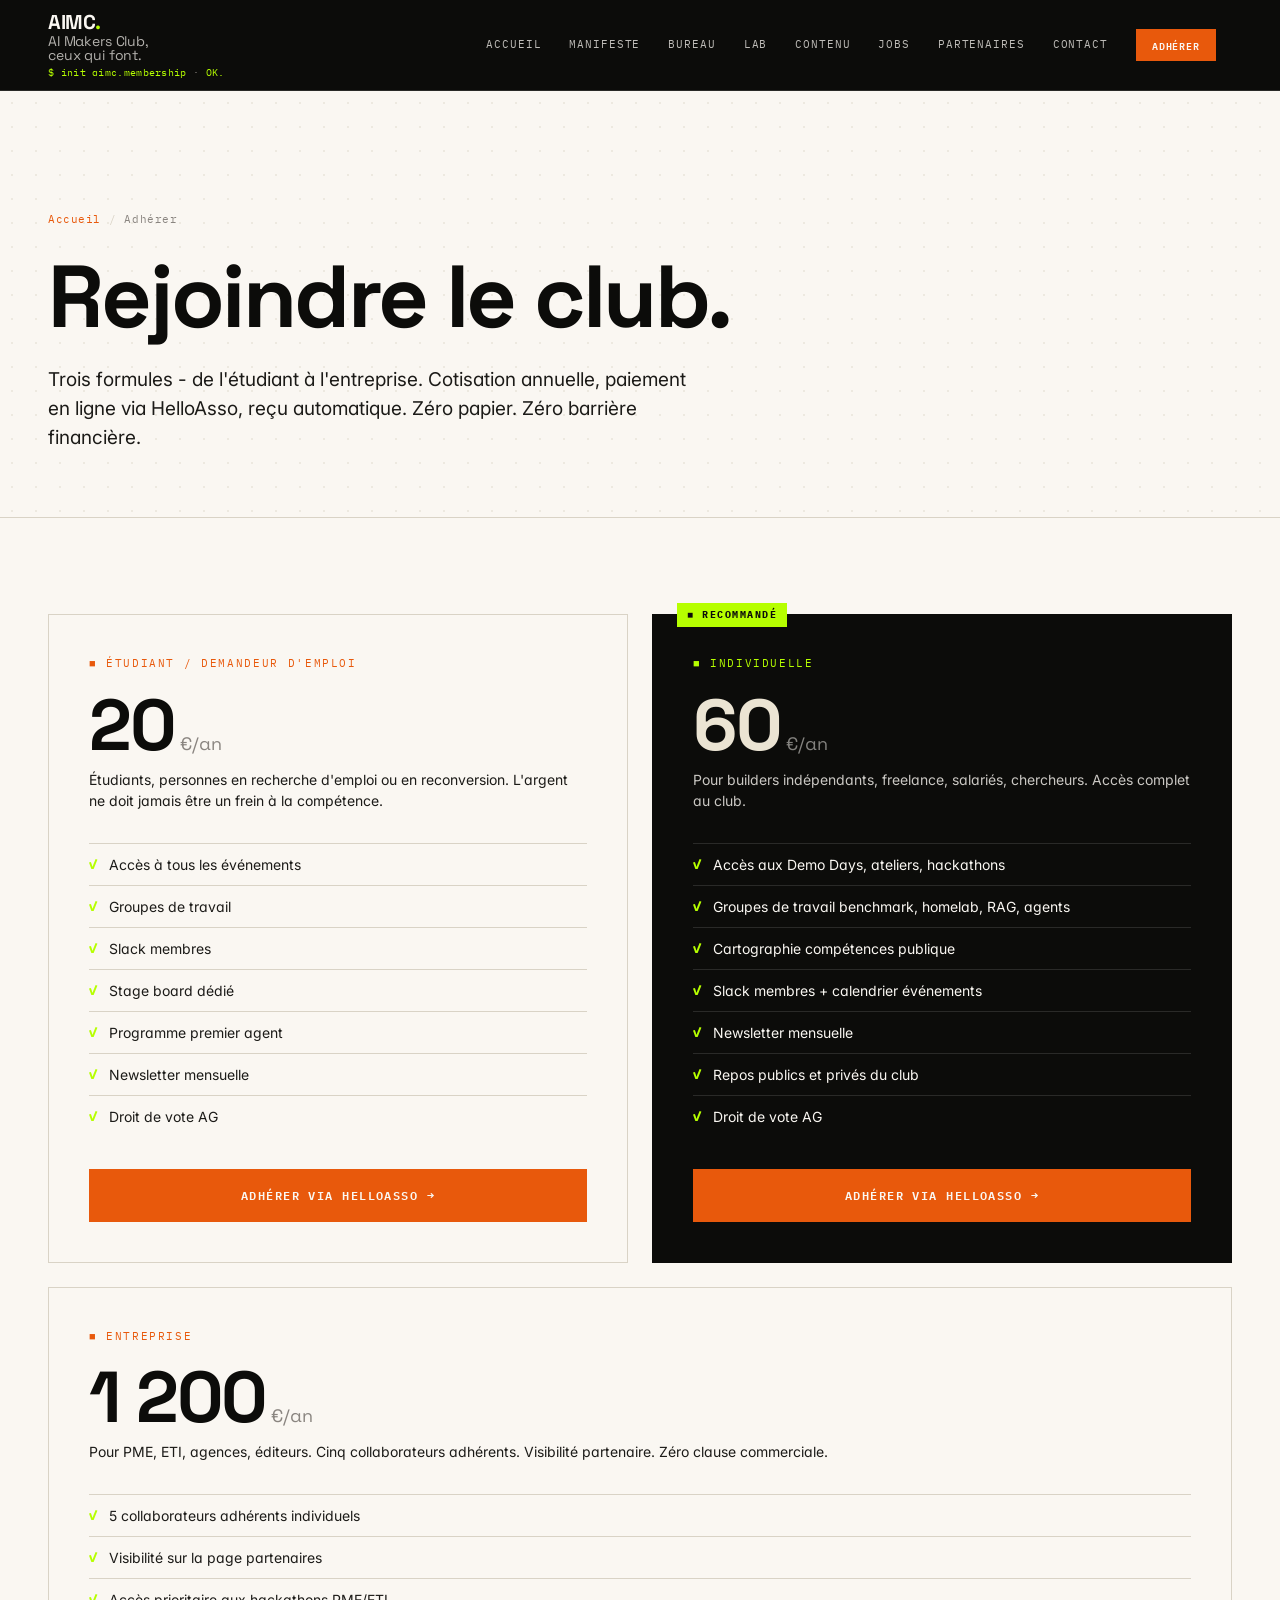
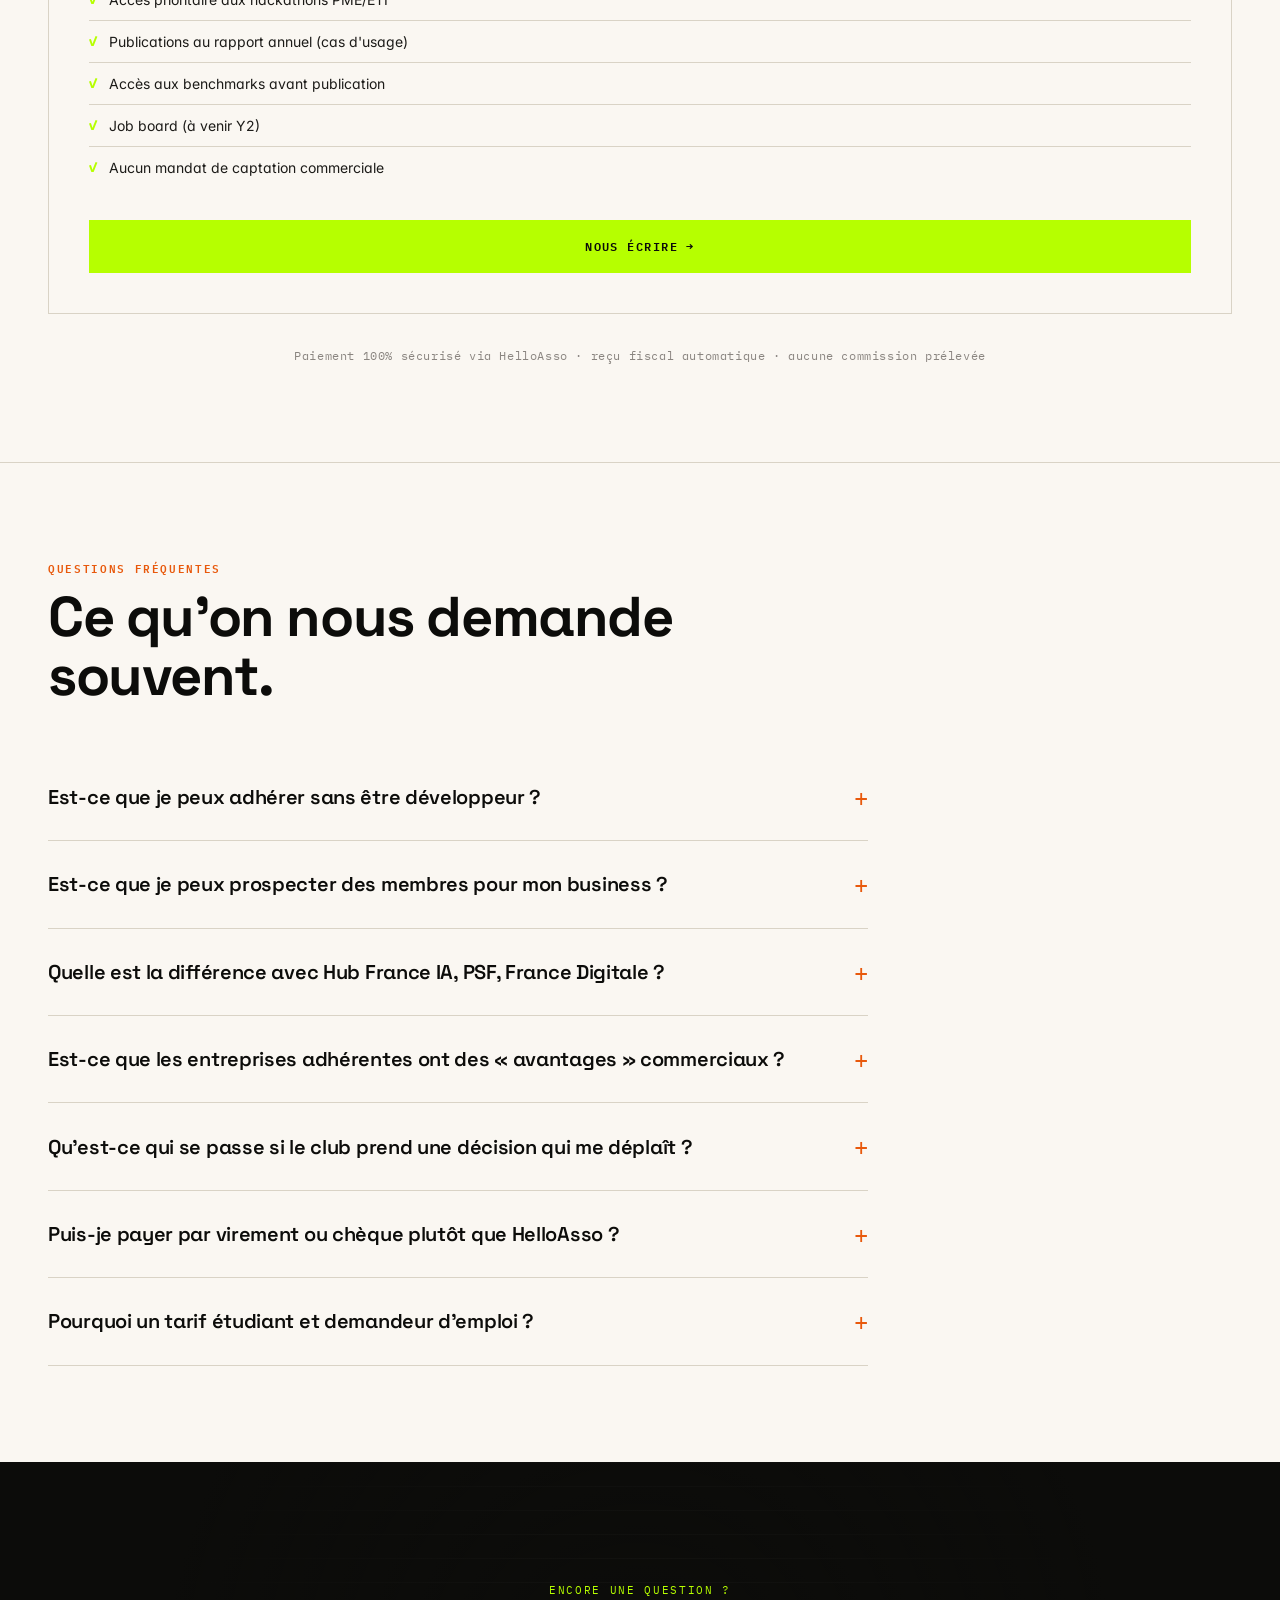
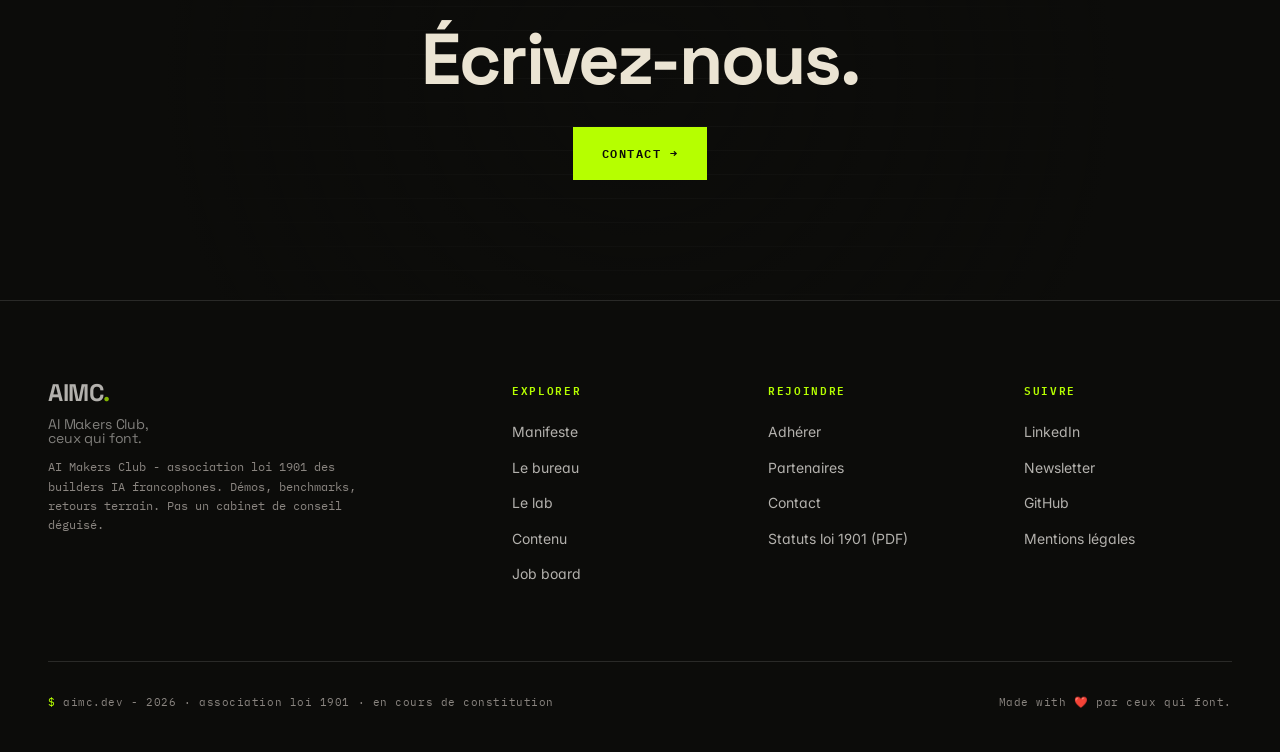
==== commit c086e081: "feat(design): orb hero, scroll reveal, glow neg, card accents, pricing featured, partners CTA 1. Her" ====
--- a/adherer.html
+++ b/adherer.html
@@ -41,7 +41,7 @@
  <a href="#" class="btn" style="width:100%;text-align:center;">Adhérer via HelloAsso →</a>
  </div>
 
- <div class="plan">
+ <div class="plan featured">
  <div class="name">■ Individuelle</div>
  <div class="price">60<span class="unit"> €/an</span></div>
  <p class="desc">Pour builders indépendants, freelance, salariés, chercheurs. Accès complet au club.</p>
@@ -60,7 +60,7 @@
  </div>
 
  <div class="pricing single">
- <div class="plan featured">
+ <div class="plan">
  <div class="name">■ Entreprise</div>
  <div class="price">1 200<span class="unit"> €/an</span></div>
  <p class="desc">Pour PME, ETI, agences, éditeurs. Cinq collaborateurs adhérents. Visibilité partenaire. Zéro clause commerciale.</p>
--- a/assets/style.css
+++ b/assets/style.css
@@ -64,6 +64,11 @@
 .hero::before{content:"";position:absolute;inset:0;
  background-image:radial-gradient(rgba(255,255,255,.08) 1px,transparent 1px);
  background-size:24px 24px;opacity:.5;pointer-events:none;}
+.hero::after{content:"";position:absolute;top:30%;left:50%;width:500px;height:500px;
+ transform:translate(-50%,-50%);border-radius:50%;pointer-events:none;
+ background:radial-gradient(circle,rgba(182,255,0,.08) 0%,rgba(182,255,0,.03) 40%,transparent 70%);
+ animation:orb-pulse 6s ease-in-out infinite alternate;}
+@keyframes orb-pulse{0%{opacity:.6;transform:translate(-50%,-50%) scale(.9);}100%{opacity:1;transform:translate(-50%,-50%) scale(1.1);}}
 .hero .container{position:relative;}
 
 .hero .kicker{font-family:"IBM Plex Mono",monospace;font-size:11px;font-weight:600;
@@ -146,7 +151,7 @@
  display:block;transform:translateY(0);}
 .banner-neg .neg-line.dim-1{opacity:.55;}
 .banner-neg .neg-line.dim-2{opacity:.85;}
-.banner-neg .neg-line.active{color:var(--lime);opacity:1;transform:translateX(6px);}
+.banner-neg .neg-line.active{color:var(--lime);opacity:1;transform:translateX(6px);text-shadow:0 0 30px rgba(182,255,0,.3);}
 .banner-neg .neg-line.past{color:var(--paper);opacity:.35;}
 @media (prefers-reduced-motion:reduce){
  .banner-neg .neg-line{transition:none;}
@@ -163,12 +168,17 @@
  font-family:"IBM Plex Mono",monospace;font-size:14px;color:var(--mute);transition:color .2s,transform .2s;}
 .card-content:hover{transform:translateY(-4px);border-color:var(--ink);}
 .card-content:hover::after{color:var(--orange);transform:translate(4px,0);}
+.card-content{border-left:4px solid transparent;}
 .card-content .tag{font-family:"IBM Plex Mono",monospace;font-size:10px;letter-spacing:.12em;
  text-transform:uppercase;color:var(--ink);background:var(--lime);padding:4px 10px;
  display:inline-block;margin-bottom:16px;font-weight:600;}
 .card-content .tag.blue{background:var(--blue);color:var(--paper);}
 .card-content .tag.orange{background:var(--orange);color:var(--paper);}
 .card-content .tag.beige{background:var(--beige);color:var(--ink);}
+.card-content:has(.tag){border-left-color:var(--lime);}
+.card-content:has(.tag.blue){border-left-color:var(--blue);}
+.card-content:has(.tag.orange){border-left-color:var(--orange);}
+.card-content:has(.tag.beige){border-left-color:var(--beige);}
 .card-content h4{font-family:"Space Grotesk",sans-serif;font-size:22px;line-height:1.25;
  font-weight:600;letter-spacing:-.015em;margin-bottom:16px;color:var(--ink);}
 .card-content .meta{font-family:"IBM Plex Mono",monospace;font-size:10px;color:var(--mute);
@@ -384,7 +394,7 @@
  
  /* Hero */
  .hero{padding:56px 0 40px;}
- .hero h1{font-size:clamp(36px,10vw,56px);}
+ .hero h1{font-size:clamp(32px,8vw,48px);line-height:1.1;}
  .hero .sub-motto{font-size:clamp(18px,4vw,24px);}
  .hero .sub{font-size:16px;}
  .hero .actions{flex-direction:column;}
@@ -484,6 +494,10 @@
 .cta-sticky{display:none;}
 body{padding-bottom:0;}
 
+/* Scroll reveal */
+.reveal{opacity:0;transform:translateY(24px);transition:opacity .6s ease,transform .6s ease;}
+.reveal.visible{opacity:1;transform:translateY(0);}
+
 /* Wider tablet break */
 @media (max-width:1100px){
  .nav{gap:18px;font-size:10px;}
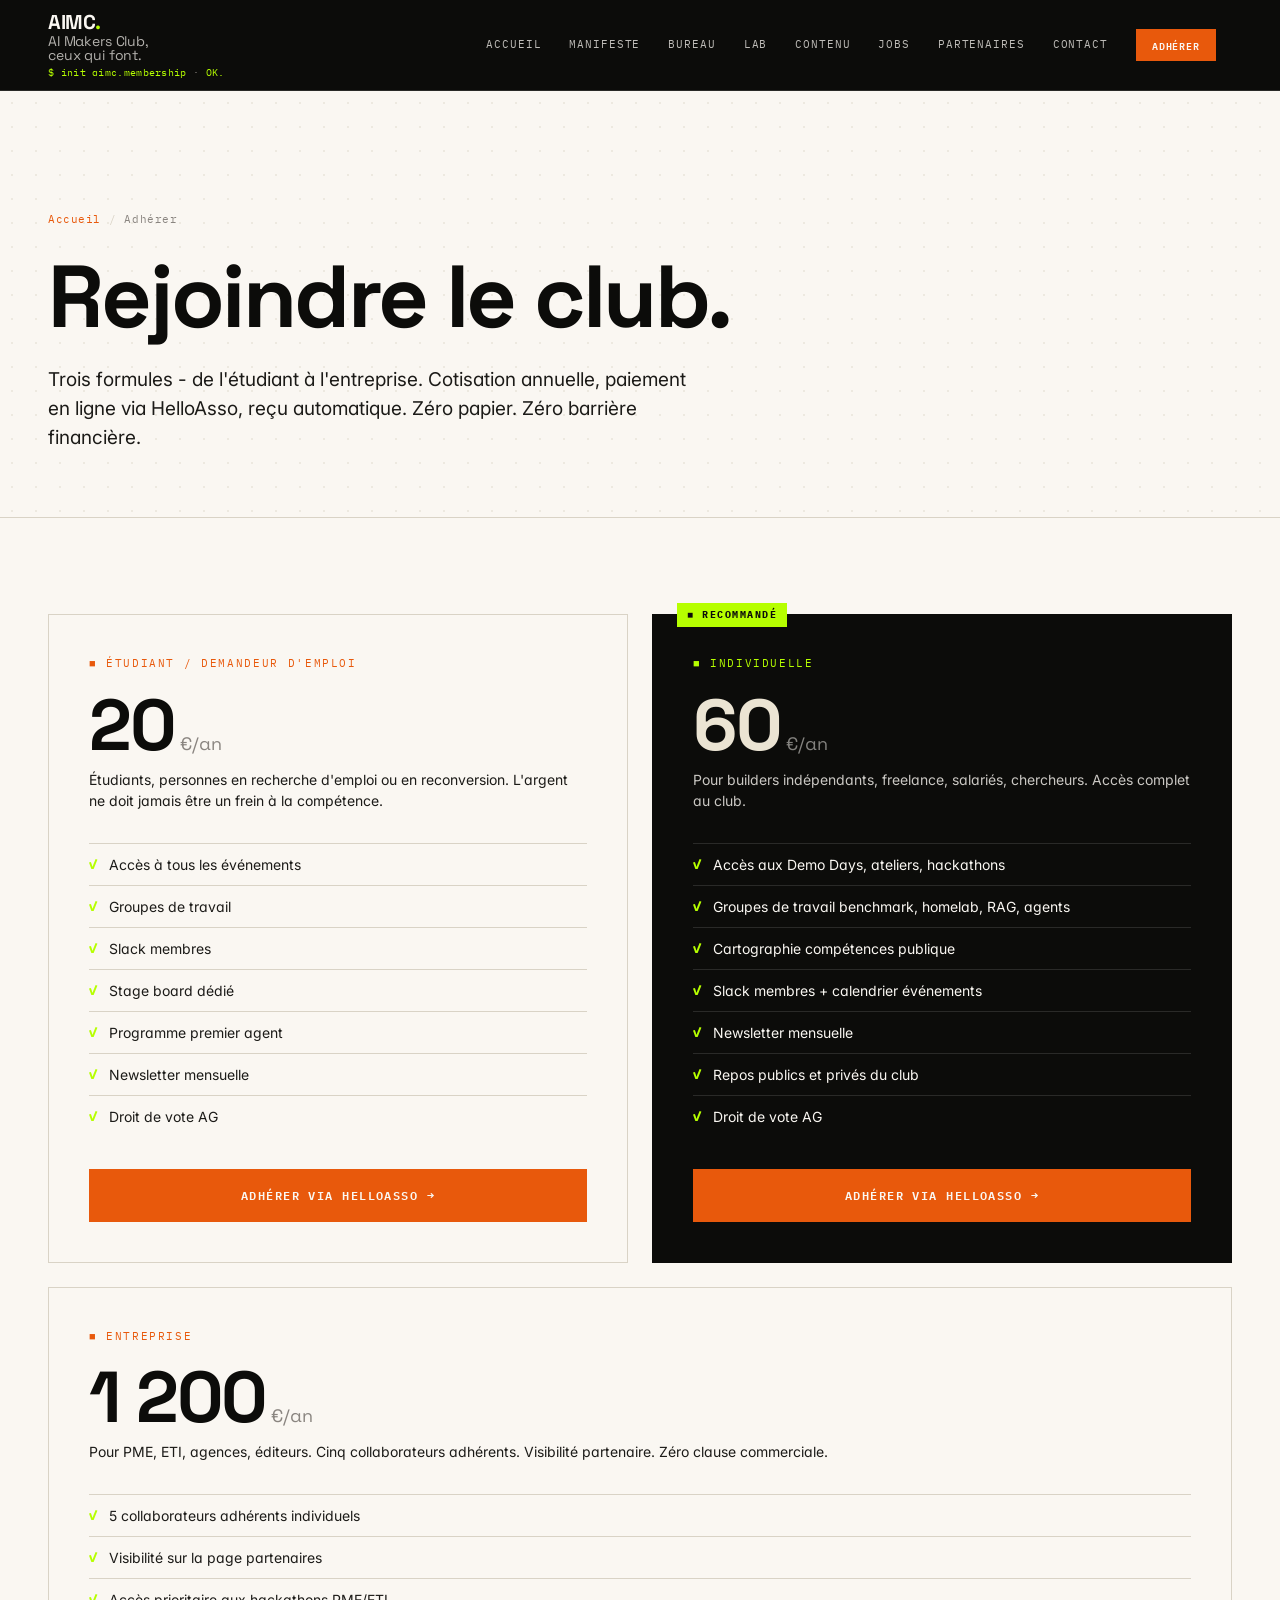
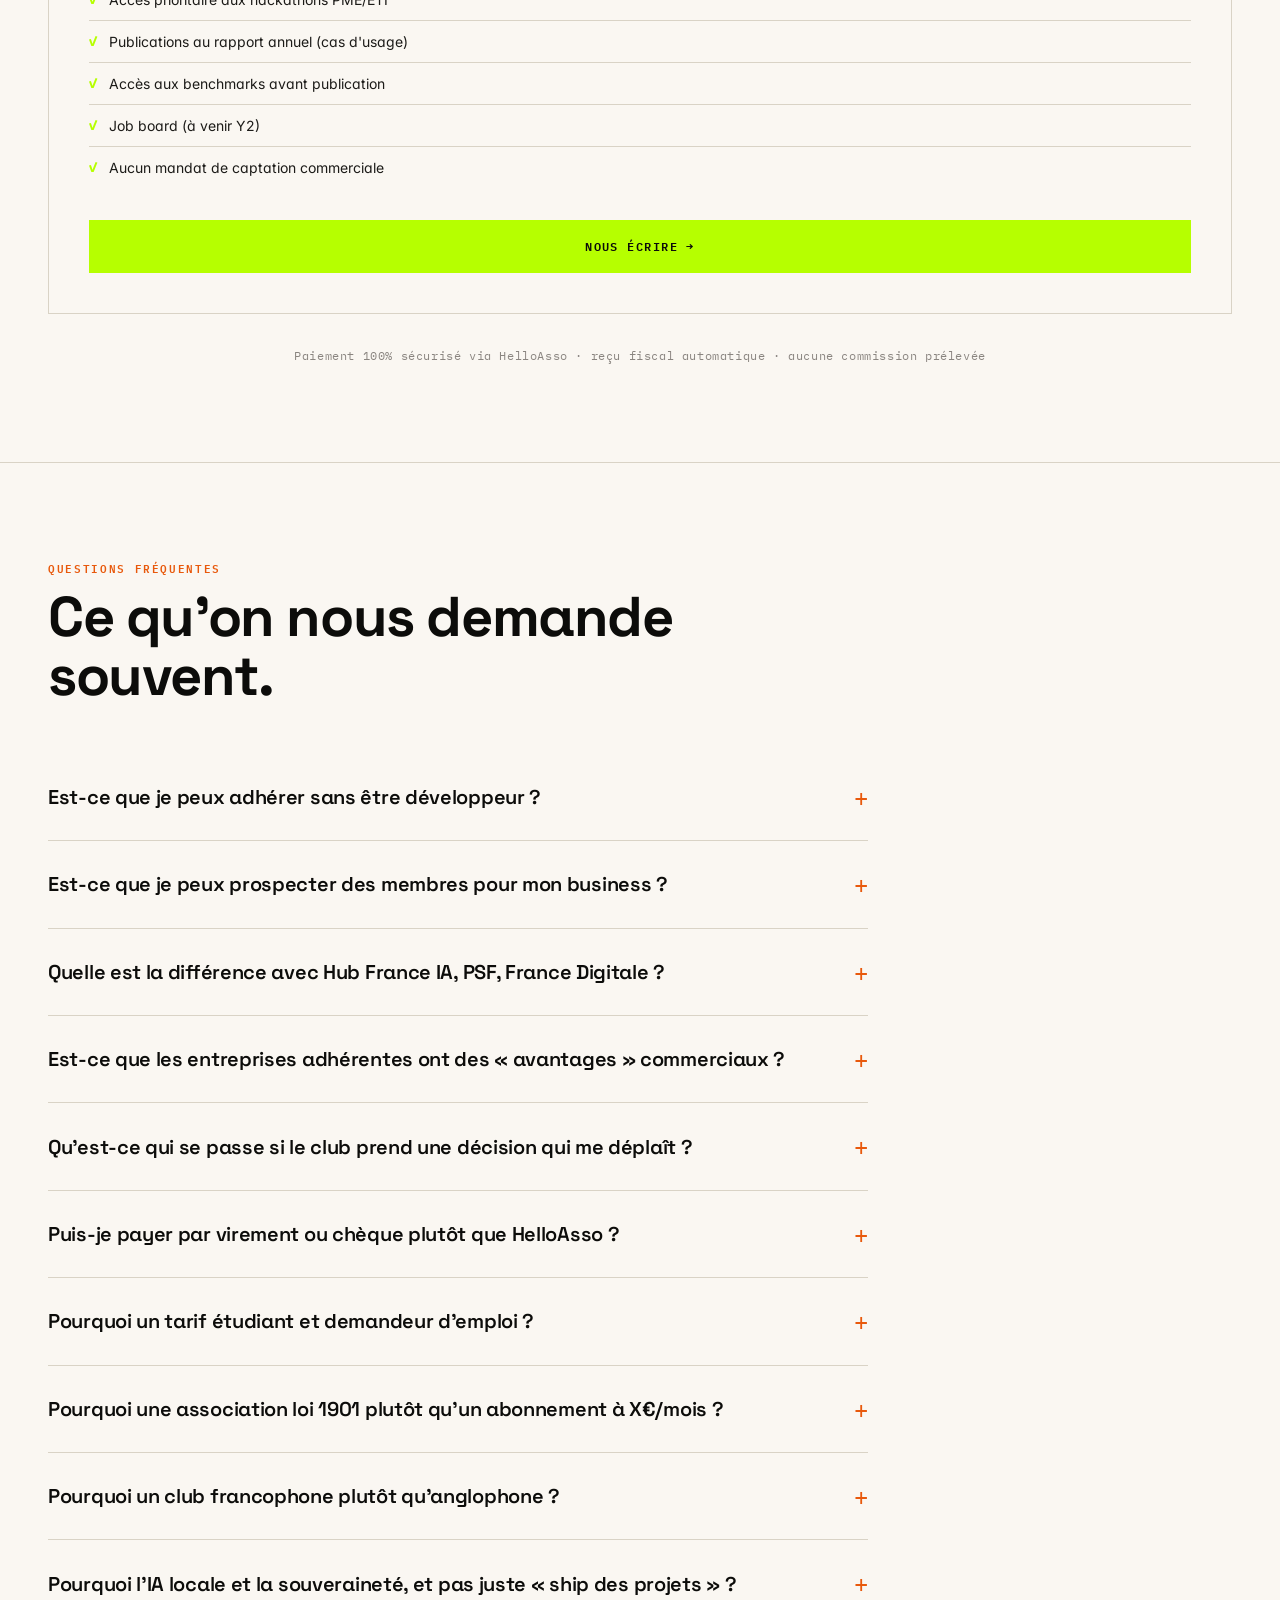
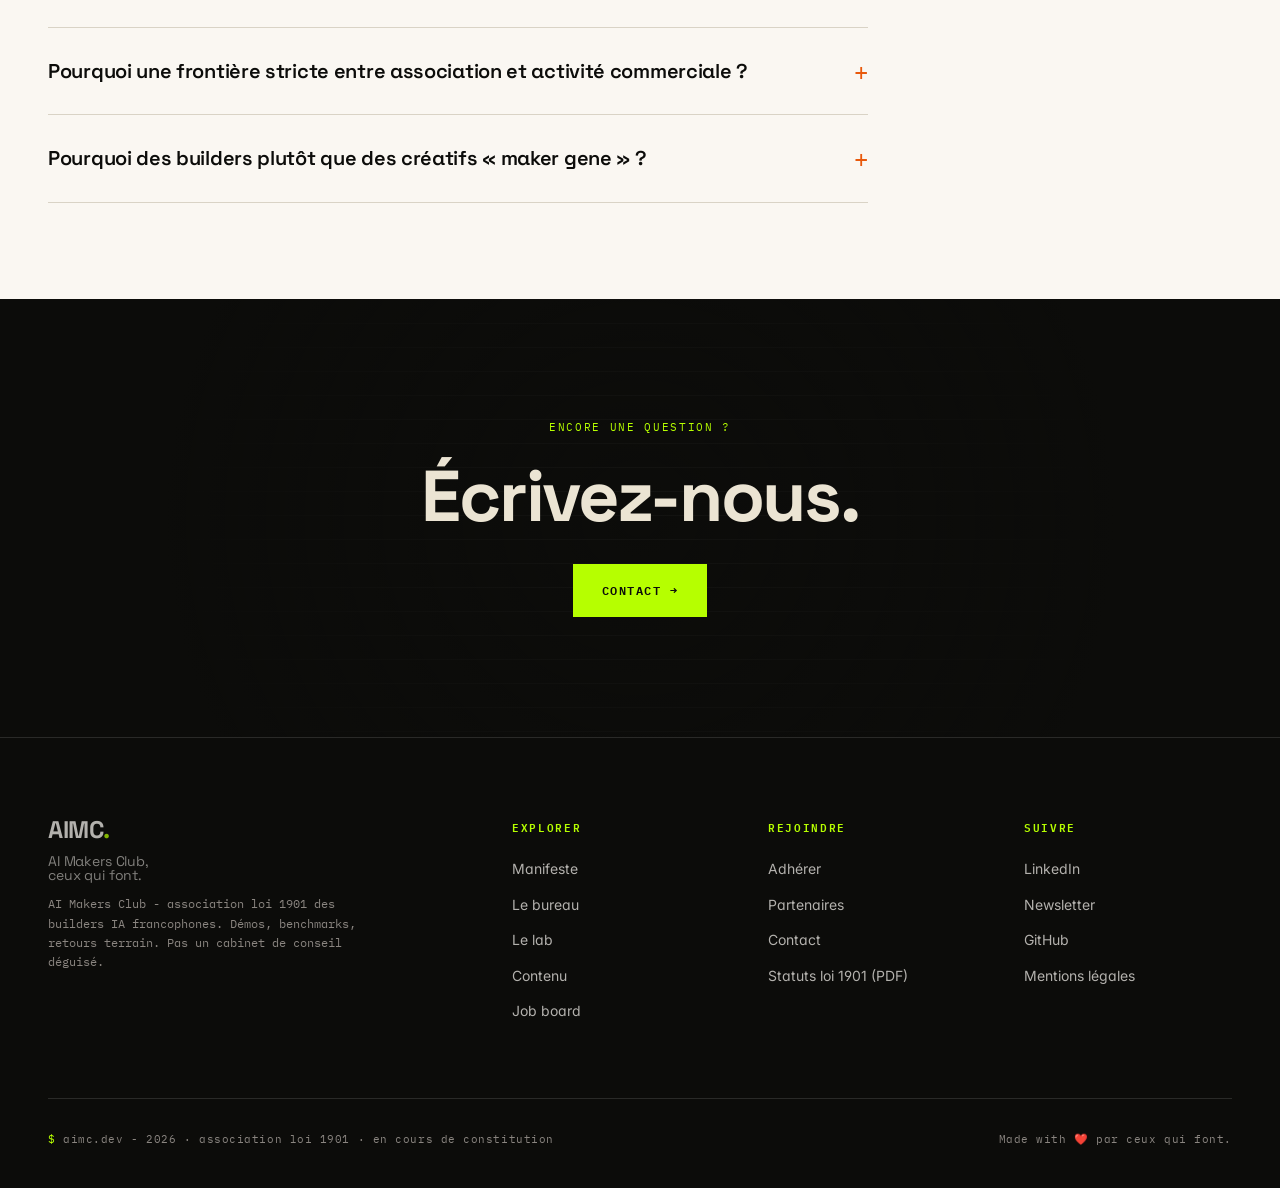
==== commit 9dc3fb33: "feat(faq): 5 questions différenciation AIMC vs. clubs payants - Asso loi 1901 vs abonnement mensuel " ====
--- a/adherer.html
+++ b/adherer.html
@@ -120,6 +120,28 @@
  <h4>Pourquoi un tarif étudiant et demandeur d'emploi ?</h4>
  <p>Parce que la compétence n'a pas de prix - et qu'un étudiant qui construit un agent sur son portable vaut autant qu'un CTO dans une tour. Le tarif à 20€/an couvre l'assurance obligatoire de l'association. C'est un geste d'inclusivité, pas un prix d'appel. Si 20€ restent un frein, écris-nous : on trouve une solution.</p>
  </div>
+
+ <!-- DIFFÉRENCIATION AIMC -->
+ <div class="faq-item">
+ <h4>Pourquoi une association loi 1901 plutôt qu'un abonnement à X€/mois ?</h4>
+ <p>Parce qu'un club n'est pas un produit. On ne facture pas l'accès à un flux — on structure une communauté de pairs. Le modèle abonnement (X€/mois, SaaS, "club premium") te vend un service : contenu, briefs, meetups formatés, une relation client-prestataire. L'association te donne un cadre : des statuts, une gouvernance démocratique (une voix par membre), des comptes transparents, une assemblée générale qui élit un bureau. La cotisation annuelle (20€ à 60€) couvre les frais réels — assurance, serveur, événements. Ce n'est pas un prix d'entrée, c'est une contribution au collectif. La différence est philosophique : l'association est détenue par ses membres, pas par ses fondateurs.</p>
+ </div>
+ <div class="faq-item">
+ <h4>Pourquoi un club francophone plutôt qu'anglophone ?</h4>
+ <p>Parce que construire des systèmes d'IA dans sa langue naturelle change tout — et que les builders francophones sont sous-représentés dans les espaces anglophones. Un maker anglophone peut suivre un brief en anglais, lire 50 newsletters, participer à 3 communautés sans effort linguistique. Un builder francophone doit constamment traduire sa pensée, ses docs, ses échanges. L'AIMC retire ce filtre : on documente en français, on montre en français, on débat en français. Ça n'exclut pas l'anglais technique (les modèles, les papiers, les outils) — mais l'espace social est francophone. Pour les builders français, belges, suisses, québécois, maghrébins, ça veut dire un temps de réflexion réel, pas une traduction permanente.</p>
+ </div>
+ <div class="faq-item">
+ <h4>Pourquoi l'IA locale et la souveraineté, et pas juste « ship des projets » ?</h4>
+ <p>« Ship » est un mantra anglo-saxon valable : livrer vite, itérer, produire. Mais livrer en dépensant 50€/mois d'API fermées, sur des modèles qu'on ne contrôle pas, avec des données qui partent à l'étranger, ce n'est pas de la souveraineté — c'est de la consommation. L'AIMC ne dit pas « ne jamais utiliser d'API ». On dit : mesure ce que tu perds en dépendance, documente ce que tu gagnes en local, compare les coûts réels, évalue les risques. La souveraineté n'est pas un drapeau — c'est la capacité à comprendre ce que ton système fait, à le reproduire sans fournisseur verrouillé, et à choisir en connaissance de cause. C'est une compétence d'ingénieur, pas un positionnement politique.</p>
+ </div>
+ <div class="faq-item">
+ <h4>Pourquoi une frontière stricte entre association et activité commerciale ?</h4>
+ <p>Parce que c'est la condition de la confiance entre membres. Dans un club où l'adhésion coûte X€/mois, le modèle repose sur la rétention : le contenu est calibré pour que tu restes abonné, les rencontres sont orchestrées pour générer des leads, la communauté est un actif d'entreprise. Dans une association loi 1901, les statuts interdisent la captation commerciale. Les membres ne sont pas des prospects. Les partenaires ne sont pas des clients. La frontière n'est pas un détail juridique — c'est ce qui permet à un indépendant de partager honnêtement ce qui marche sans avoir peur de se faire piquer un client, et à un salarié de participer sans se faire solliciter. L'argent ne gouverne pas l'espace. C'est rare. C'est précieux. Et ça ne tient que si la règle est stricte.</p>
+ </div>
+ <div class="faq-item">
+ <h4>Pourquoi des builders plutôt que des créatifs « maker gene » ?</h4>
+ <p>La culture maker anglo-saxonne valorise la créativité individuelle : « build something cool », « ship fast », « maker spirit ». C'est une culture généreuse et inspirante. Mais elle est souvent portée par des profils design / produit / créatif, et recentrée sur l'objet fini — la démo, la fiche produit, le post viral. L'AIMC est portée par des profils engineering / systèmes : des personnes qui déploient, maintiennent, benchmarkent, réparent, automatisent. Pas des makers de démos — des opérateurs de production. La différence est tangible : un maker fait une belle démo, le lendemain il passe à autre chose. Un builder déploie en prod, et il vit avec les conséquences pendant des mois. Les deux sont légitimes. Mais le club a choisi son camp : les architectes du quotidien, pas les créateurs du week-end.</p>
+ </div>
  </div>
  </div>
 </section>
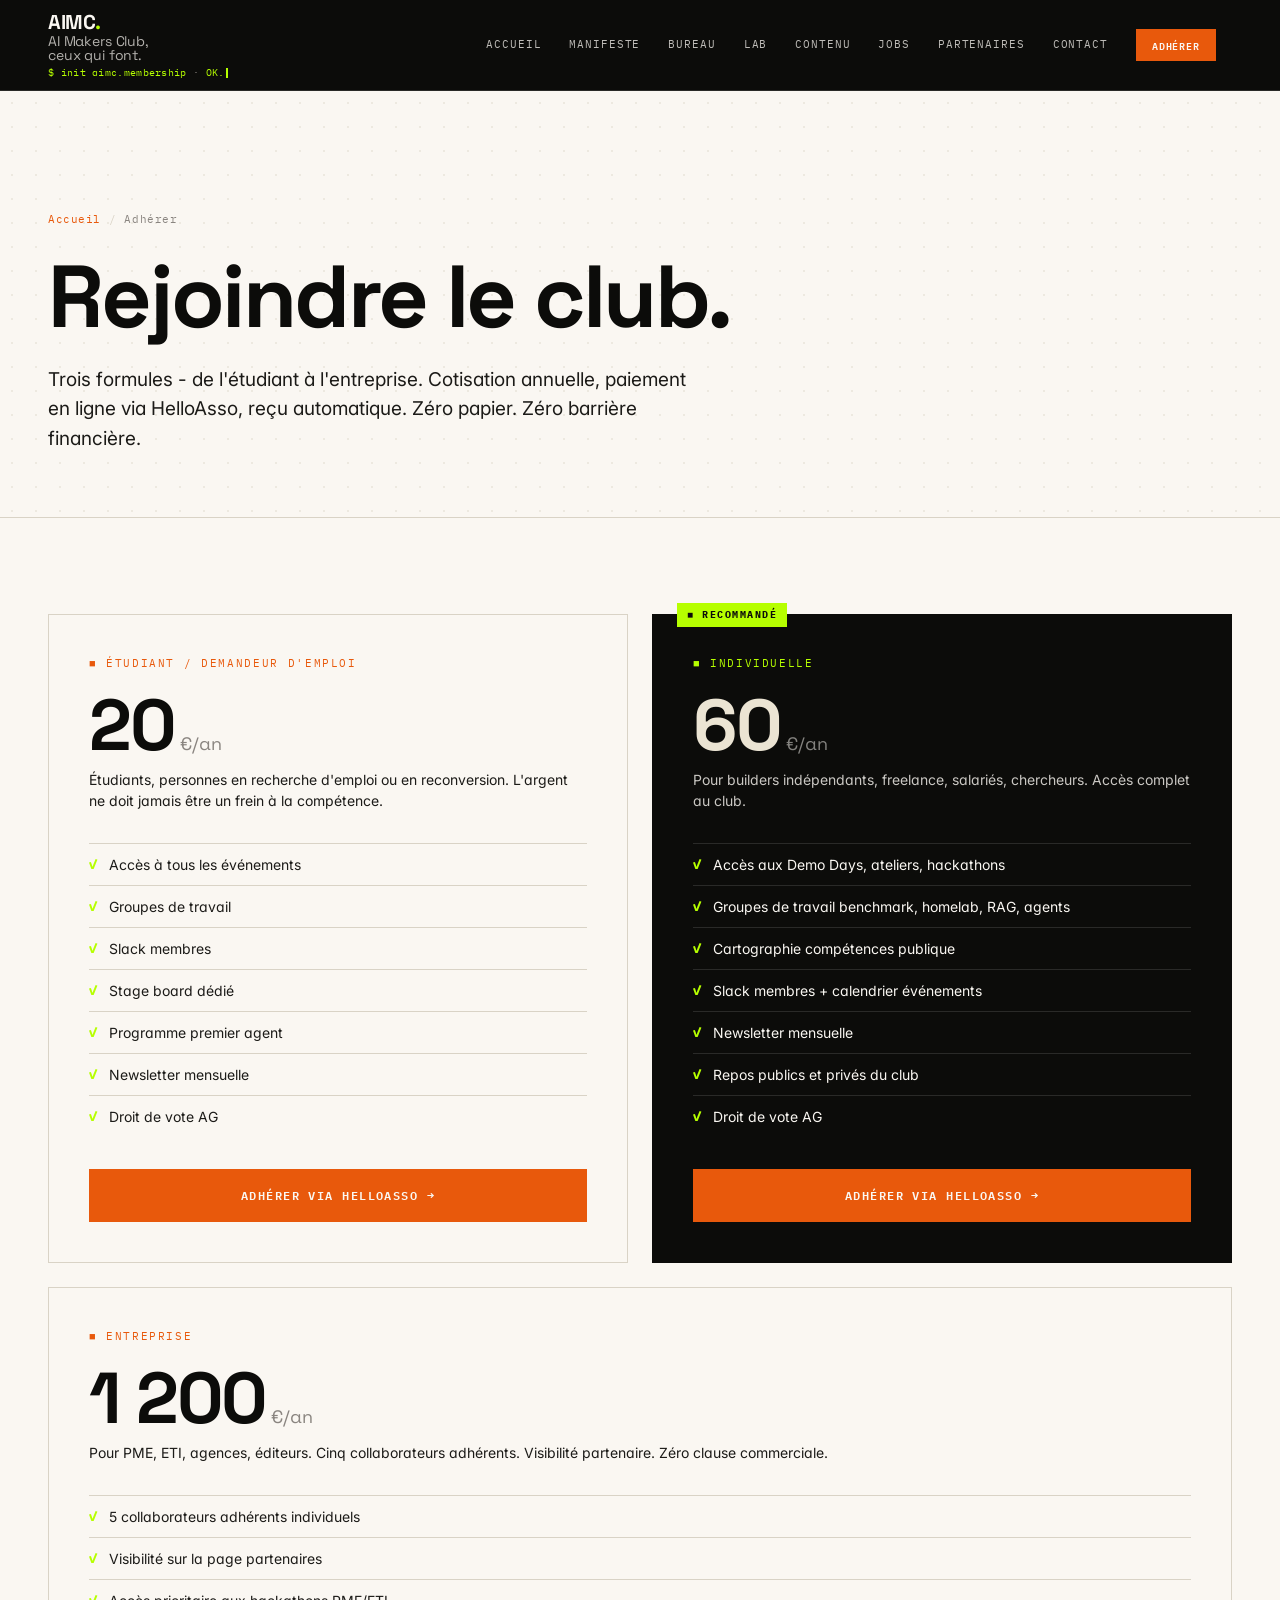
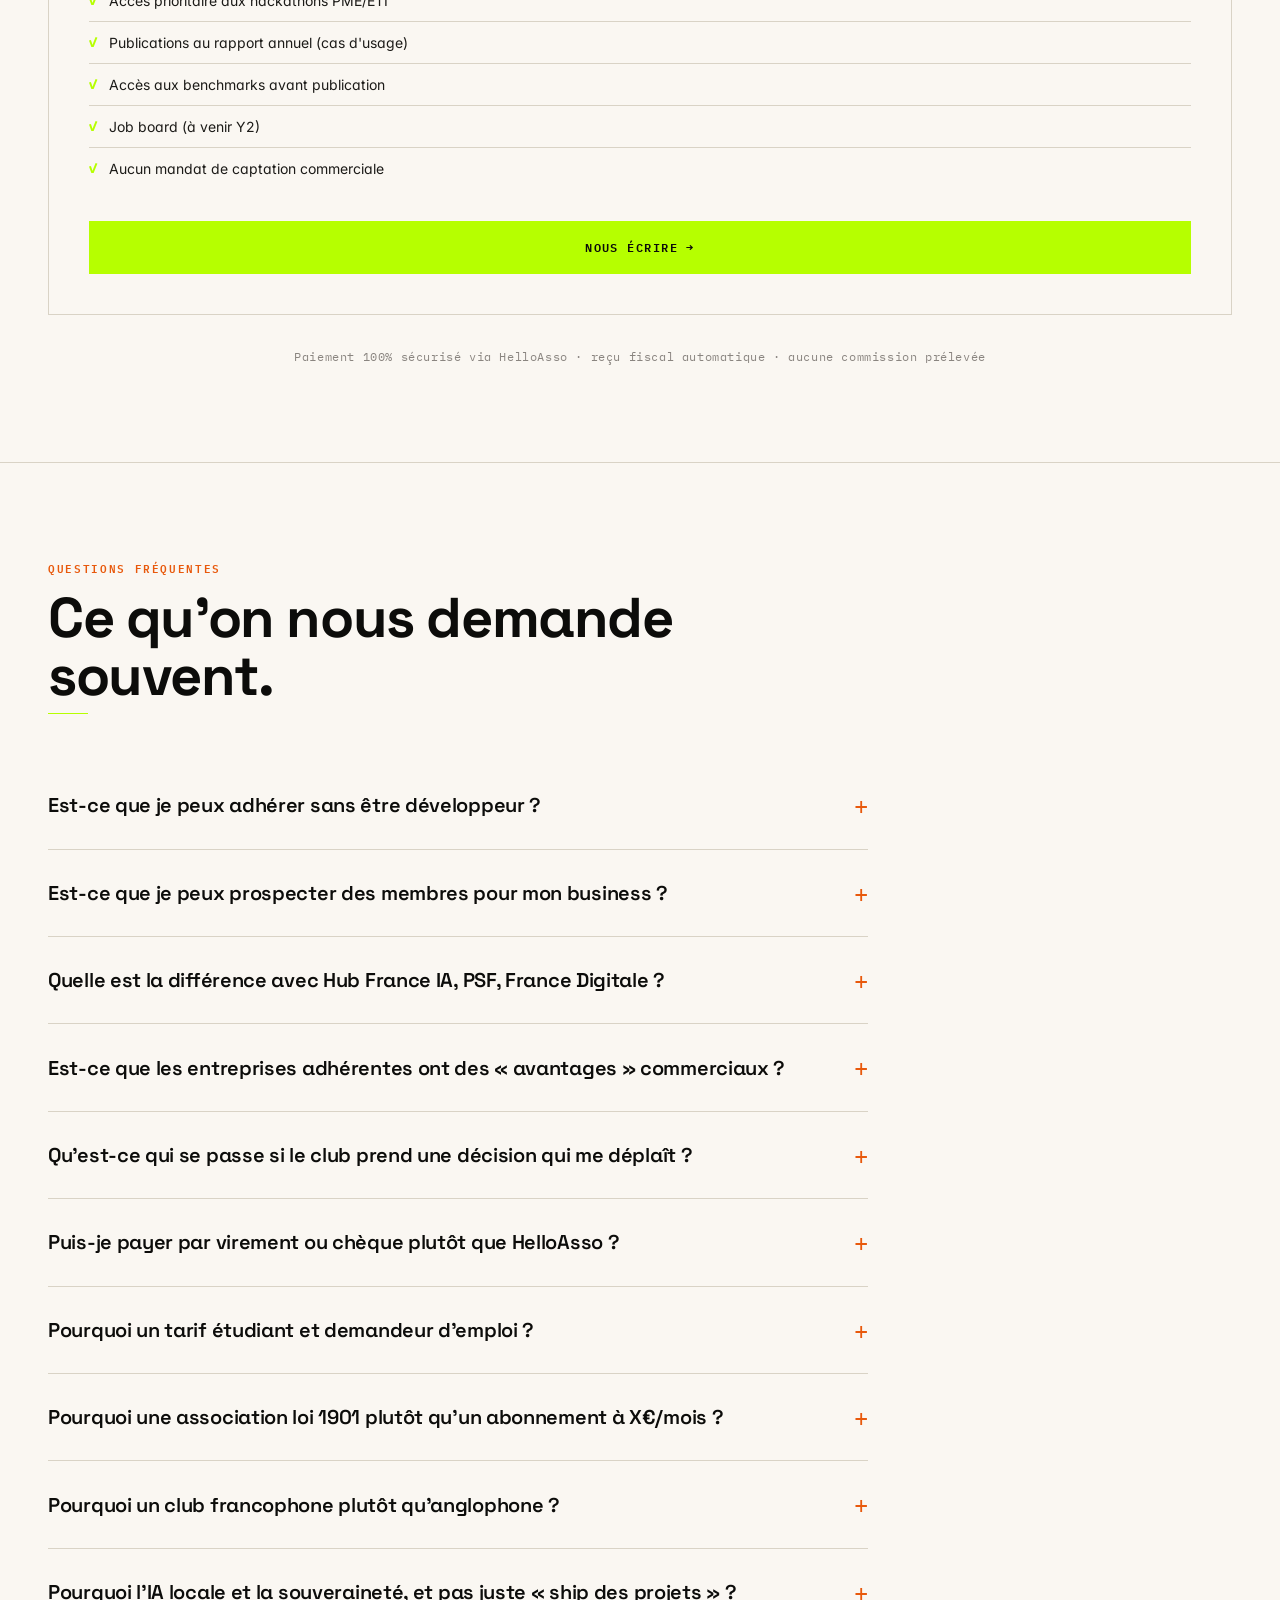
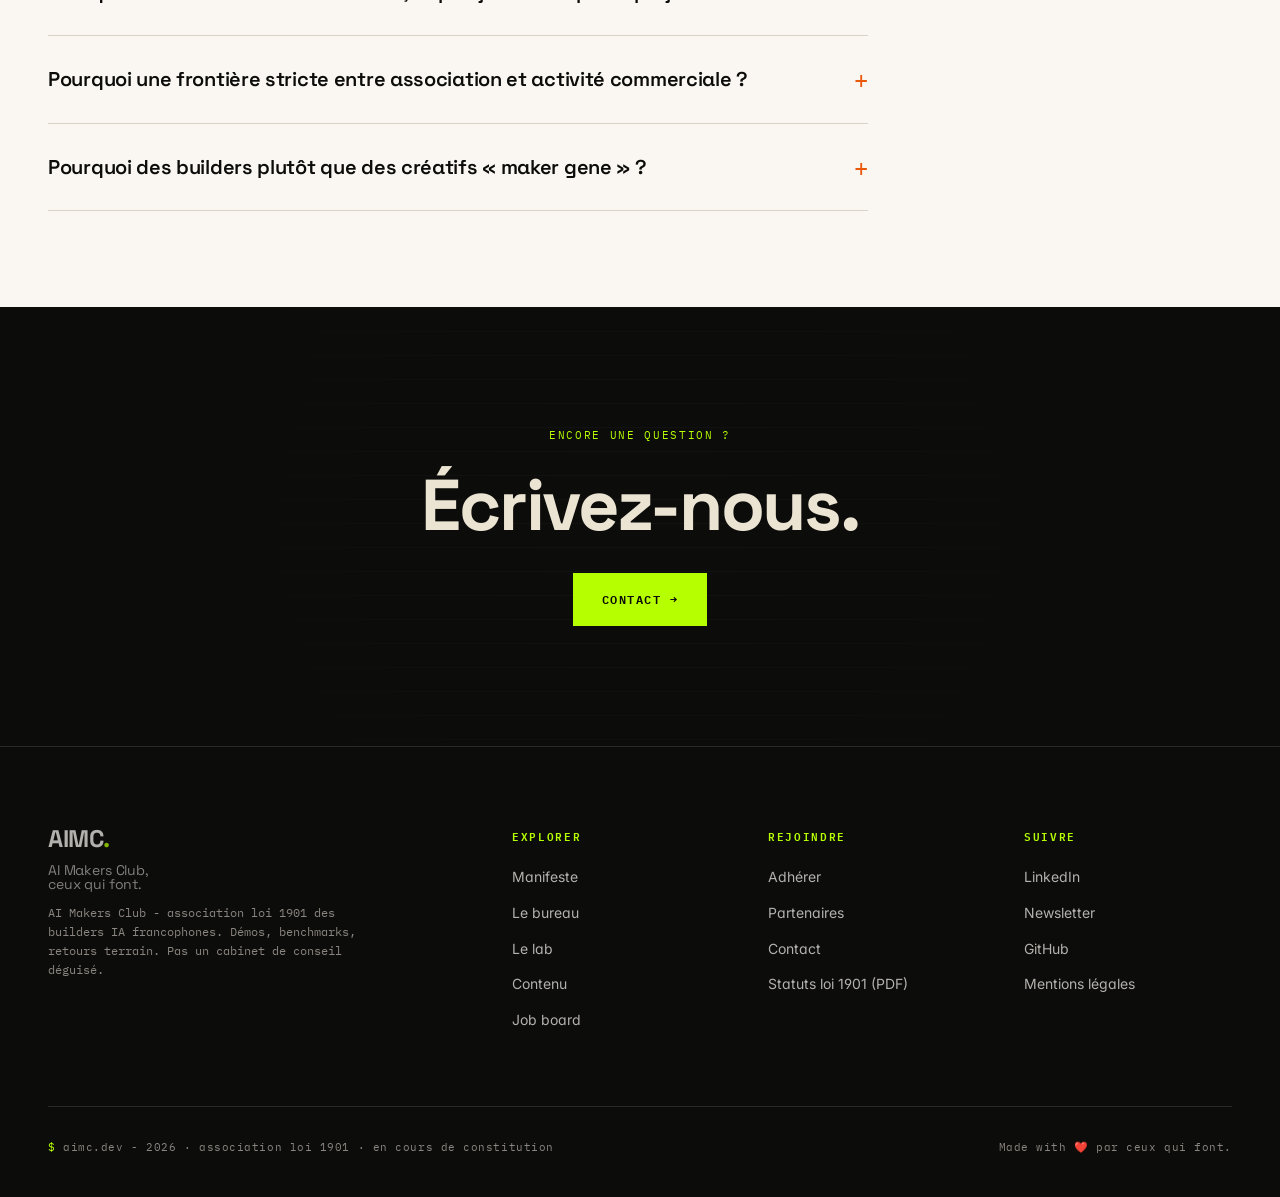
==== commit 464951ce: "feat(motion): grammaire signature 4 primitives + hooks reveal - assets/motion.css : terminal-line, c" ====
--- a/adherer.html
+++ b/adherer.html
@@ -8,6 +8,7 @@
 <link rel="preconnect" href="https://fonts.gstatic.com" crossorigin>
 <link href="https://fonts.googleapis.com/css2?family=Space+Grotesk:wght@300;400;500;600;700&family=Inter:wght@300;400;500;600;700;800;900&family=IBM+Plex+Mono:wght@300;400;500;600;700&display=swap" rel="stylesheet">
 <link rel="stylesheet" href="assets/style.css">
+<link rel="stylesheet" href="assets/motion.css">
 </head>
 <body>
 
--- a/assets/motion.css
+++ b/assets/motion.css
@@ -0,0 +1,210 @@
+/* ============================================================================
+   AIMC MOTION SYSTEM v1
+   ---------------------------------------------------------------------------
+   "Chaque animation trace le geste d'un builder qui écrit du code :
+    terminal, précis, jamais gratuit."
+
+   Doc : ~/Projects/aimc-site/MOTION-PLAN.md
+   Chargement : après style.css, avant partials.js
+   ============================================================================ */
+
+:root {
+  /* Durées signature */
+  --t-short: 200ms;    /* Hover, focus, feedback immédiat */
+  --t-med: 500ms;      /* Reveal cards, fade contents */
+  --t-long: 600ms;     /* Path draw, underline, cursor sweep */
+  --t-hero: 800ms;     /* Hero draw, scan CRT bandeau négatif */
+
+  /* Easing signature (ease-out-expo, terminal-like) */
+  --ease-signature: cubic-bezier(0.16, 1, 0.3, 1);
+
+  /* Blink binaire pour curseur */
+  --step-cursor: steps(1);
+}
+
+/* ============================================================================
+   PRIMITIVE A — terminal-line
+   Trait lime horizontal qui se dessine gauche→droite.
+   Usage : kickers, séparateurs, hover cards.
+   ============================================================================ */
+
+.terminal-line {
+  display: inline-block;
+  height: 1px;
+  width: 0;
+  background: #B6FF00;
+  transition: width var(--t-long) var(--ease-signature);
+  vertical-align: middle;
+}
+.terminal-line.visible {
+  width: 40px;
+}
+
+/* Version SVG stroke draw (pour éléments plus complexes) */
+.line-draw {
+  stroke-dasharray: 100;
+  stroke-dashoffset: 100;
+  animation: line-draw-anim var(--t-long) var(--ease-signature) forwards;
+}
+@keyframes line-draw-anim {
+  to { stroke-dashoffset: 0; }
+}
+
+/* ============================================================================
+   PRIMITIVE B — cursor-blink
+   Bloc lime qui bat comme un curseur terminal.
+   Usage : tagline header, loaders, "processing".
+   ============================================================================ */
+
+.cursor-blink {
+  display: inline-block;
+  width: 10px;
+  height: 1em;
+  background: #B6FF00;
+  vertical-align: middle;
+  margin-left: 4px;
+  animation: cursor-blink-anim 1.06s var(--step-cursor) infinite;
+}
+@keyframes cursor-blink-anim {
+  0%, 50% { opacity: 1; }
+  51%, 100% { opacity: 0; }
+}
+
+/* Variante caret fin */
+.cursor-caret {
+  display: inline-block;
+  width: 2px;
+  height: 1em;
+  background: #B6FF00;
+  vertical-align: middle;
+  margin-left: 2px;
+  animation: cursor-blink-anim 1.06s var(--step-cursor) infinite;
+}
+
+/* ============================================================================
+   PRIMITIVE C — content-reveal
+   translateY(20px) + fade + border-left lime au reveal, stagger.
+   Usage : grilles piliers, contenu, bureau, lab.
+   ============================================================================ */
+
+.reveal-term {
+  opacity: 0;
+  transform: translateY(20px);
+  transition:
+    opacity var(--t-med) var(--ease-signature),
+    transform var(--t-med) var(--ease-signature);
+  will-change: transform, opacity;
+}
+.reveal-term.visible {
+  opacity: 1;
+  transform: translateY(0);
+}
+.reveal-term.visible {
+  will-change: auto;
+}
+
+/* Version card avec border-left lime signature */
+.card-reveal {
+  border-left: 2px solid transparent;
+  transition:
+    opacity var(--t-med) var(--ease-signature),
+    transform var(--t-med) var(--ease-signature),
+    border-left-color var(--t-med) var(--ease-signature) 200ms;
+}
+.card-reveal.visible {
+  border-left-color: #B6FF00;
+}
+
+/* Stagger via nth-child (0, 100, 200, 300ms delays) */
+.stagger-terminal > *:nth-child(1) { transition-delay: 0ms; }
+.stagger-terminal > *:nth-child(2) { transition-delay: 100ms; }
+.stagger-terminal > *:nth-child(3) { transition-delay: 200ms; }
+.stagger-terminal > *:nth-child(4) { transition-delay: 300ms; }
+.stagger-terminal > *:nth-child(5) { transition-delay: 400ms; }
+.stagger-terminal > *:nth-child(6) { transition-delay: 500ms; }
+
+/* ============================================================================
+   PRIMITIVE D — neg-cascade
+   Scan CRT lime qui traverse une ligne une seule fois.
+   Usage : bandeau négatif "Ce qu'on n'est pas".
+   ============================================================================ */
+
+.neg-cascade {
+  position: relative;
+  overflow: hidden;
+  display: inline-block;
+}
+.neg-cascade::before {
+  content: '';
+  position: absolute;
+  left: -100%;
+  top: 0;
+  width: 100%;
+  height: 100%;
+  background: linear-gradient(
+    90deg,
+    transparent 0%,
+    rgba(182, 255, 0, 0.12) 50%,
+    transparent 100%
+  );
+  pointer-events: none;
+  z-index: 0;
+}
+.neg-cascade.active::before {
+  animation: neg-scan-anim var(--t-hero) var(--ease-signature) forwards;
+}
+@keyframes neg-scan-anim {
+  0%   { left: -100%; }
+  100% { left: 200%; }
+}
+
+/* ============================================================================
+   UTILITAIRE — underline draw pour h2/h3
+   Trait lime 1.5px qui se dessine sous les titres au reveal.
+   ============================================================================ */
+
+.h-underline {
+  position: relative;
+  display: inline-block;
+  padding-bottom: 8px;
+}
+.h-underline::after {
+  content: '';
+  position: absolute;
+  bottom: 0;
+  left: 0;
+  width: 40px;
+  height: 1.5px;
+  background: #B6FF00;
+  transform: scaleX(0);
+  transform-origin: left center;
+  transition: transform var(--t-long) var(--ease-signature);
+}
+.h-underline.visible::after {
+  transform: scaleX(1);
+}
+
+/* ============================================================================
+   ACCESSIBILITY — prefers-reduced-motion
+   Coupe TOUTES les animations, montre l'état final immédiatement.
+   ============================================================================ */
+
+@media (prefers-reduced-motion: reduce) {
+  .terminal-line,
+  .cursor-blink,
+  .cursor-caret,
+  .reveal-term,
+  .card-reveal,
+  .h-underline::after,
+  .neg-cascade::before,
+  .line-draw {
+    animation: none !important;
+    transition: none !important;
+  }
+  .terminal-line { width: 40px; }
+  .reveal-term { opacity: 1; transform: none; }
+  .card-reveal { border-left-color: #B6FF00; }
+  .h-underline::after { transform: scaleX(1); }
+  .cursor-blink, .cursor-caret { opacity: 1; animation: none !important; }
+  .neg-cascade::before { display: none; }
+}
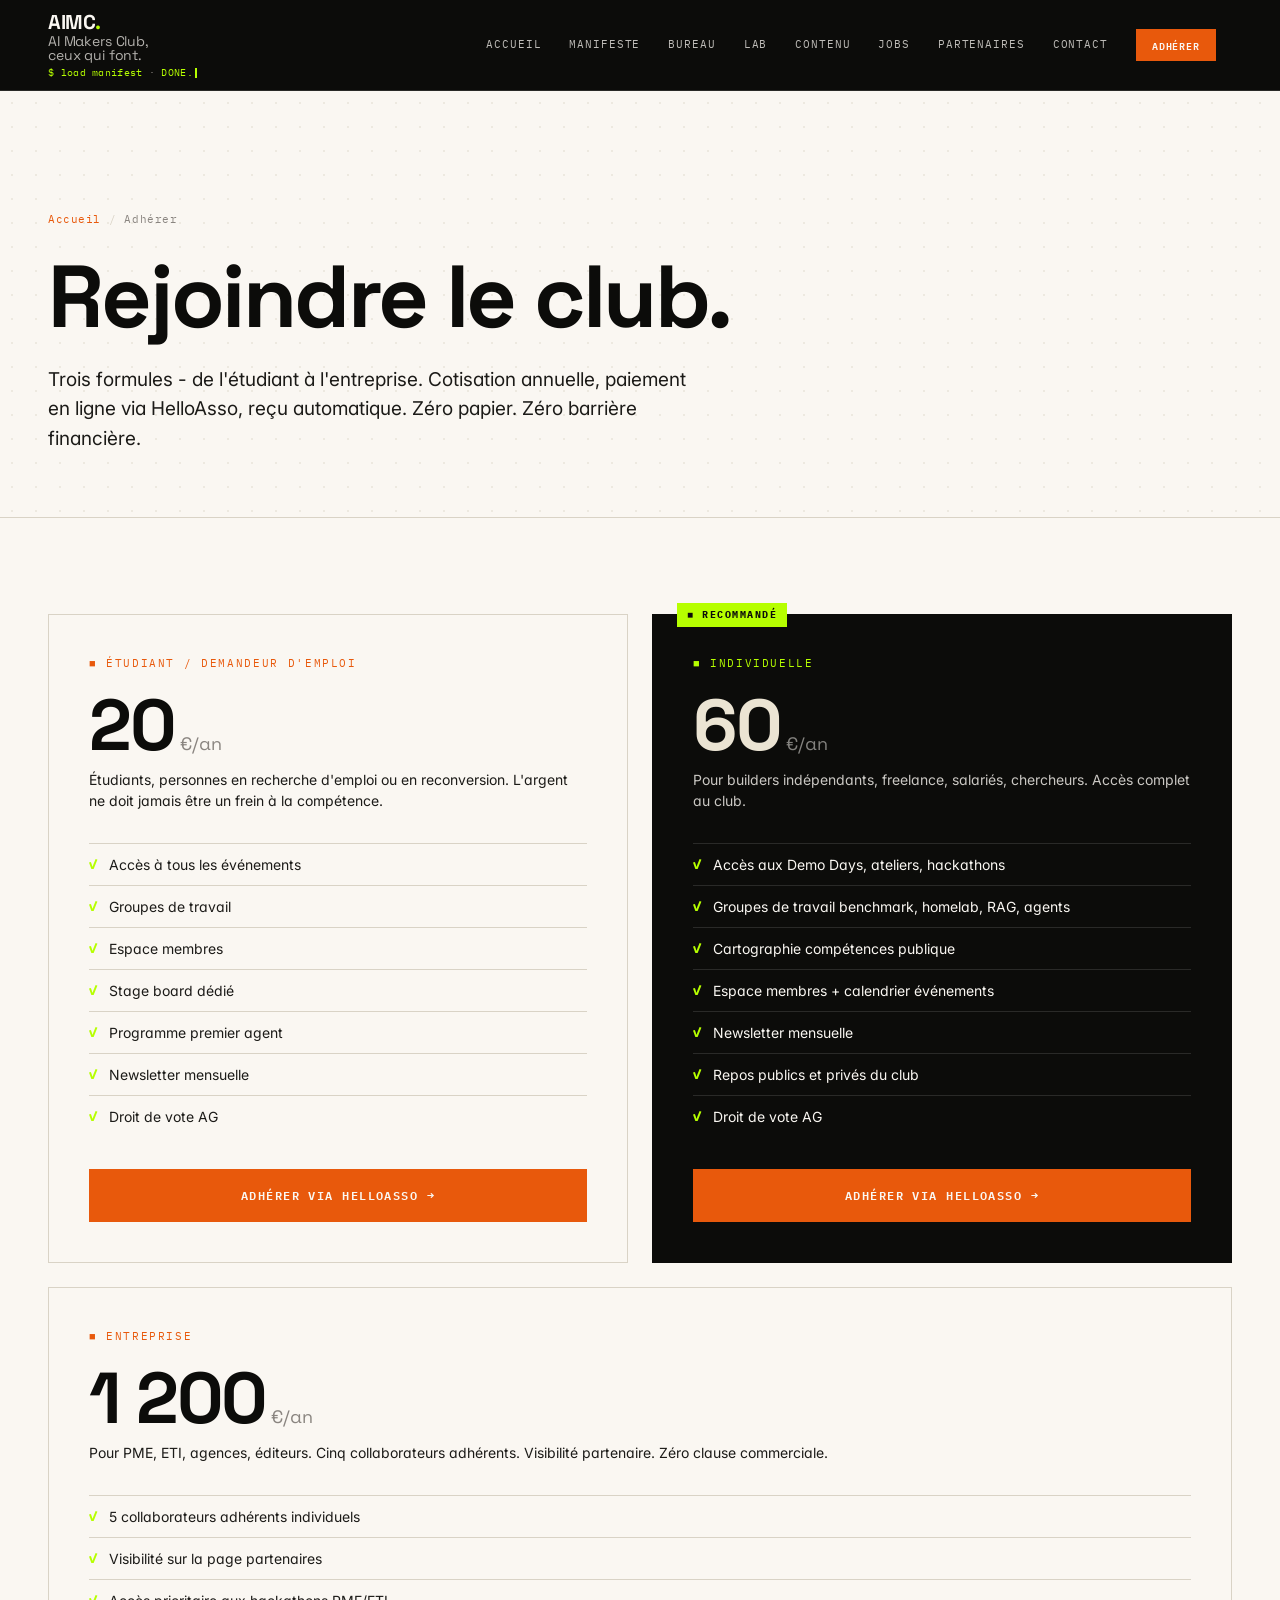
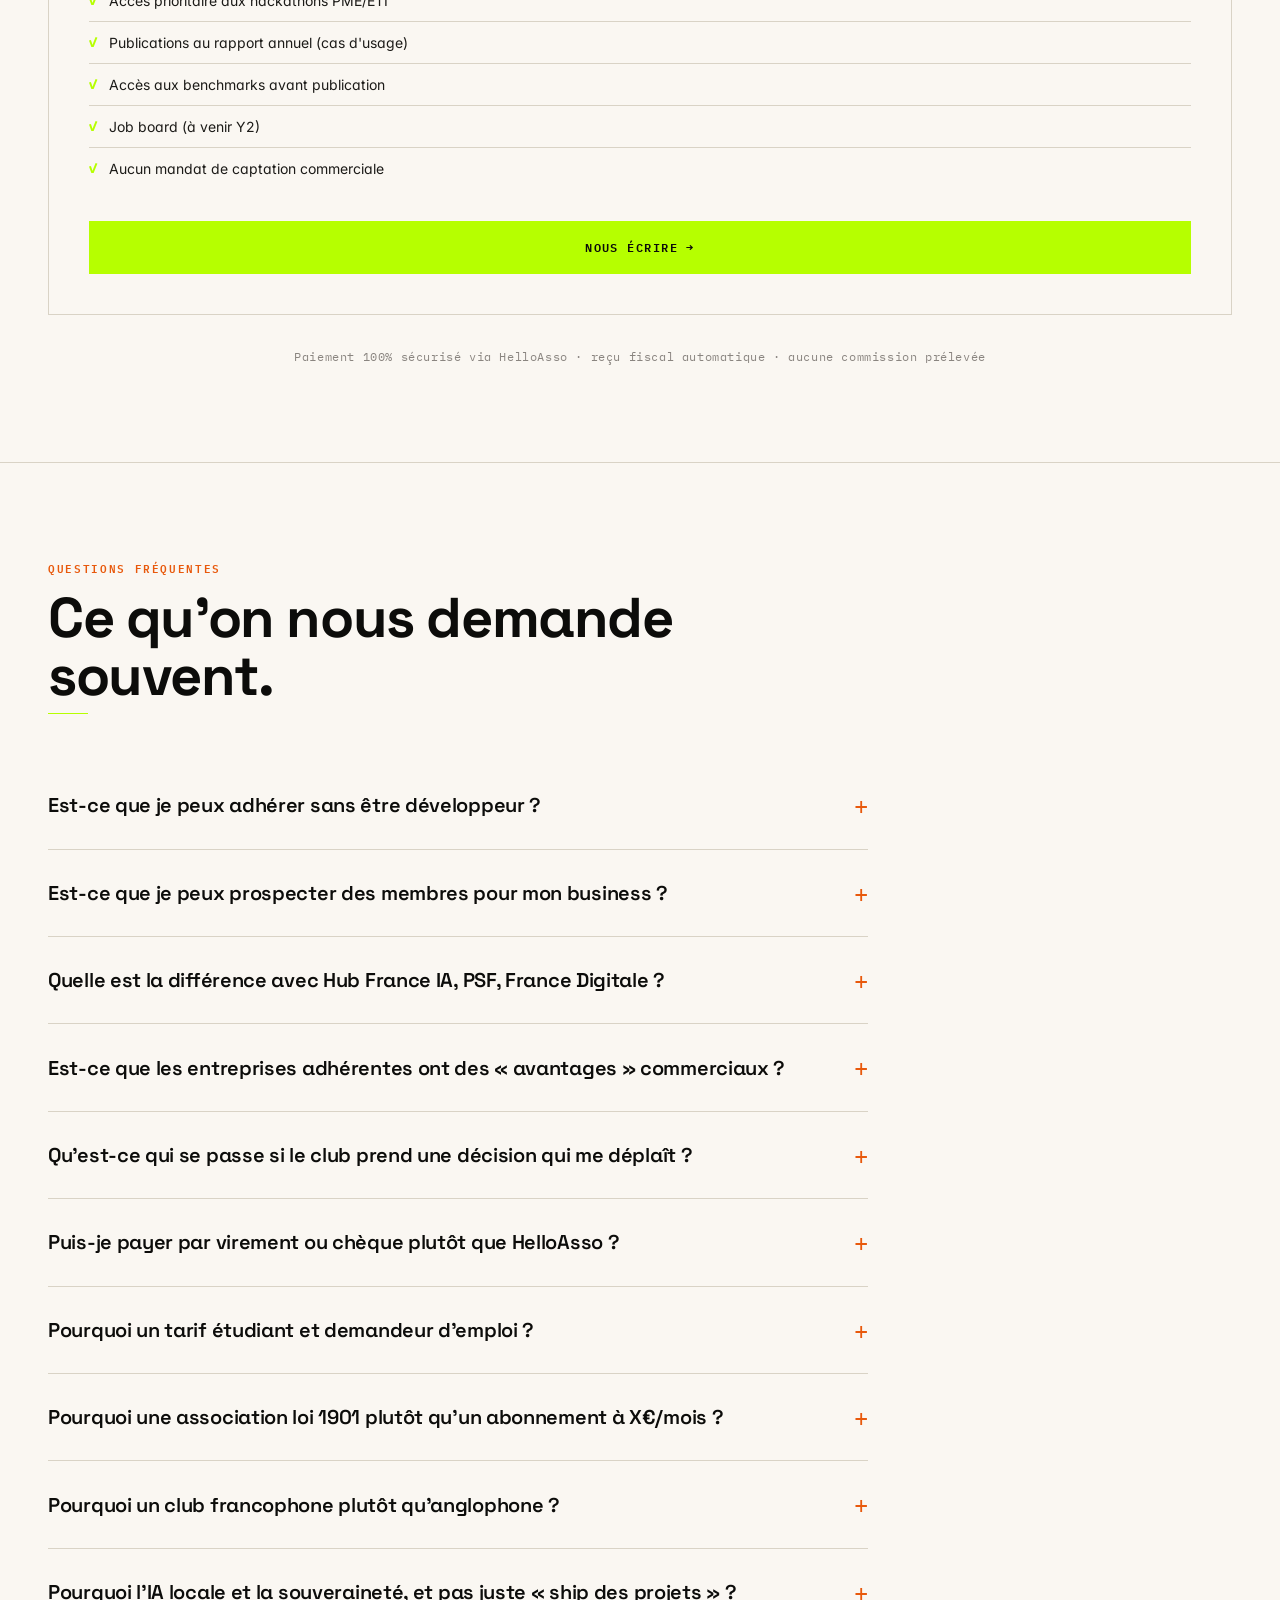
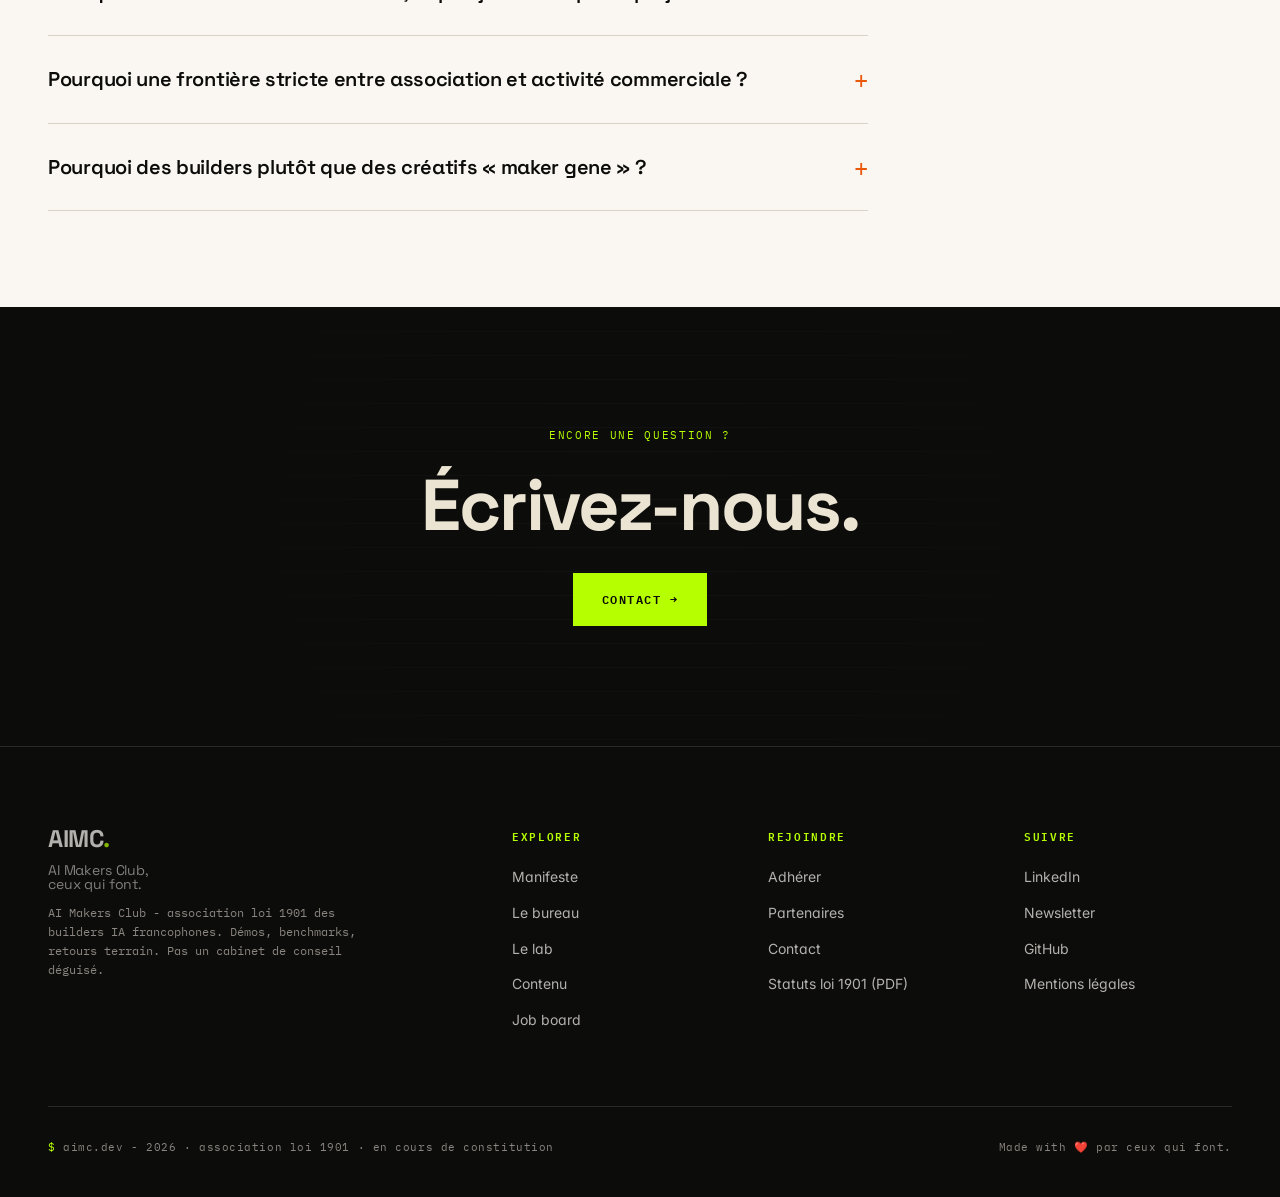
==== commit f21c4407: "fix(pricing): Slack → Espace membres (plateforme pas encore decidée)" ====
--- a/adherer.html
+++ b/adherer.html
@@ -33,7 +33,7 @@
  <ul>
  <li>Accès à tous les événements</li>
  <li>Groupes de travail</li>
- <li>Slack membres</li>
+ <li>Espace membres</li>
  <li>Stage board dédié</li>
  <li>Programme premier agent</li>
  <li>Newsletter mensuelle</li>
@@ -50,7 +50,7 @@
  <li>Accès aux Demo Days, ateliers, hackathons</li>
  <li>Groupes de travail benchmark, homelab, RAG, agents</li>
  <li>Cartographie compétences publique</li>
- <li>Slack membres + calendrier événements</li>
+ <li>Espace membres + calendrier événements</li>
  <li>Newsletter mensuelle</li>
  <li>Repos publics et privés du club</li>
  <li>Droit de vote AG</li>
@@ -115,7 +115,7 @@
  </div>
  <div class="faq-item">
  <h4>Puis-je payer par virement ou chèque plutôt que HelloAsso ?</h4>
- <p>Oui, sur demande - écris-nous. HelloAsso reste le canal recommandé (reçu fiscal auto, tracking, zéro papier).</p>
+ <p>Non. Toutes les adhésions passent par HelloAsso, sans exception. Reçu automatique, traçabilité complète, zéro papier — c'est ce qui permet une trésorerie entièrement digitalisée et des comptes propres présentés en AG. Pas de chèque à encaisser, pas de virement à pointer à la main.</p>
  </div>
  <div class="faq-item">
  <h4>Pourquoi un tarif étudiant et demandeur d'emploi ?</h4>
--- a/assets/motion.css
+++ b/assets/motion.css
@@ -98,8 +98,6 @@
 .reveal-term.visible {
   opacity: 1;
   transform: translateY(0);
-}
-.reveal-term.visible {
   will-change: auto;
 }
 
@@ -159,6 +157,36 @@
 }
 
 /* ============================================================================
+   HERO — logo draw-in
+   Logo AIMC en SVG unique path, stroke-dashoffset au load.
+   ============================================================================ */
+
+.hero-logo-draw {
+  margin-bottom: 24px;
+}
+
+.hero-logo-draw svg {
+  width: 80px;
+  height: auto;
+  stroke-dasharray: 1662;
+  /* Offset négatif : le trait se dessine dans le sens du tracé (haut-gauche → contour) */
+  stroke-dashoffset: -1662;
+  opacity: 0;
+  display: block;
+}
+
+.hero-logo-draw svg.hero-drawn {
+  animation: hero-draw-in 1400ms cubic-bezier(0.16, 1, 0.3, 1) forwards;
+  /* forwards retient la frame 100% (offset 0 + glow) après l'animation */
+}
+
+@keyframes hero-draw-in {
+  0%   { stroke-dashoffset: -1662; opacity: 1; filter: none; }
+  85%  { stroke-dashoffset: 0; filter: none; }
+  100% { stroke-dashoffset: 0; opacity: 1; filter: drop-shadow(0 0 10px rgba(182, 255, 0, 0.35)); }
+}
+
+/* ============================================================================
    UTILITAIRE — underline draw pour h2/h3
    Trait lime 1.5px qui se dessine sous les titres au reveal.
    ============================================================================ */
@@ -197,7 +225,8 @@
   .card-reveal,
   .h-underline::after,
   .neg-cascade::before,
-  .line-draw {
+  .line-draw,
+  .hero-logo-draw svg {
     animation: none !important;
     transition: none !important;
   }
@@ -207,4 +236,5 @@
   .h-underline::after { transform: scaleX(1); }
   .cursor-blink, .cursor-caret { opacity: 1; animation: none !important; }
   .neg-cascade::before { display: none; }
-}
+  .hero-logo-draw svg { stroke-dashoffset: 0; opacity: 1; }
+}
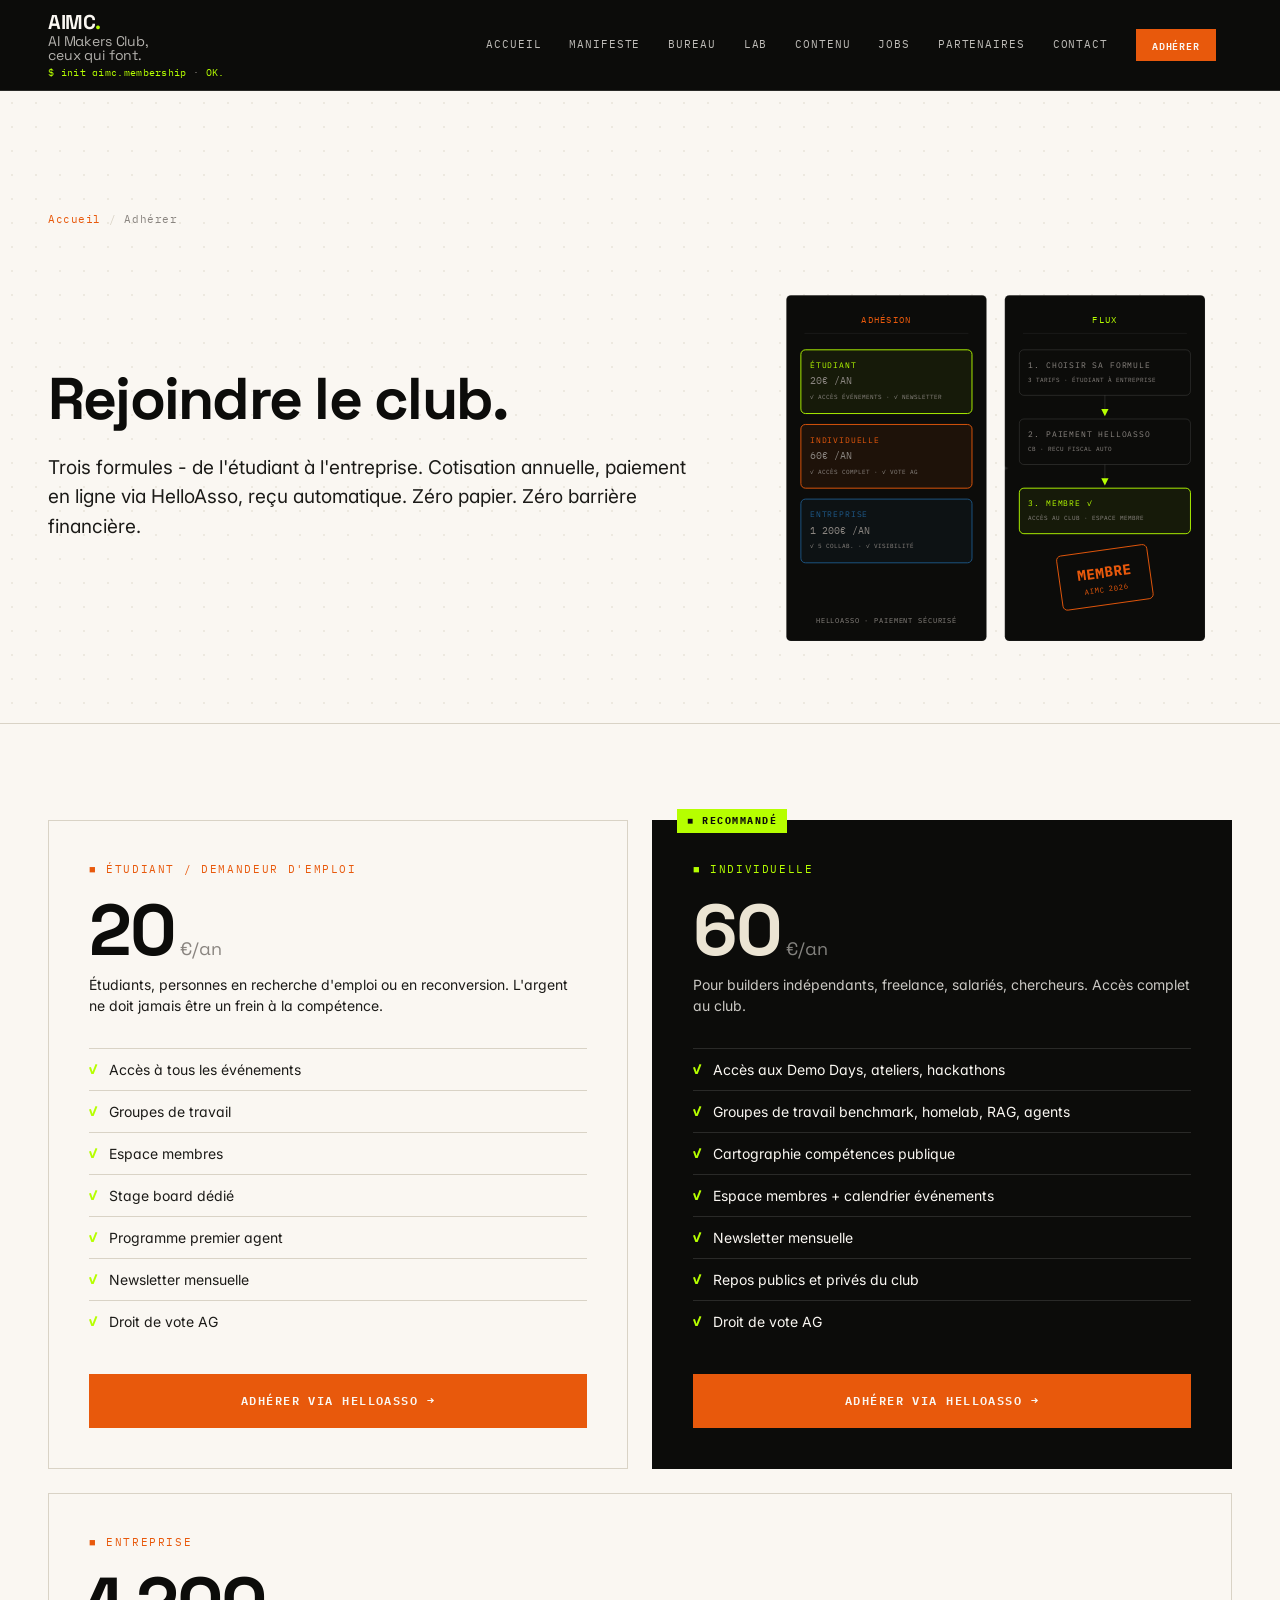
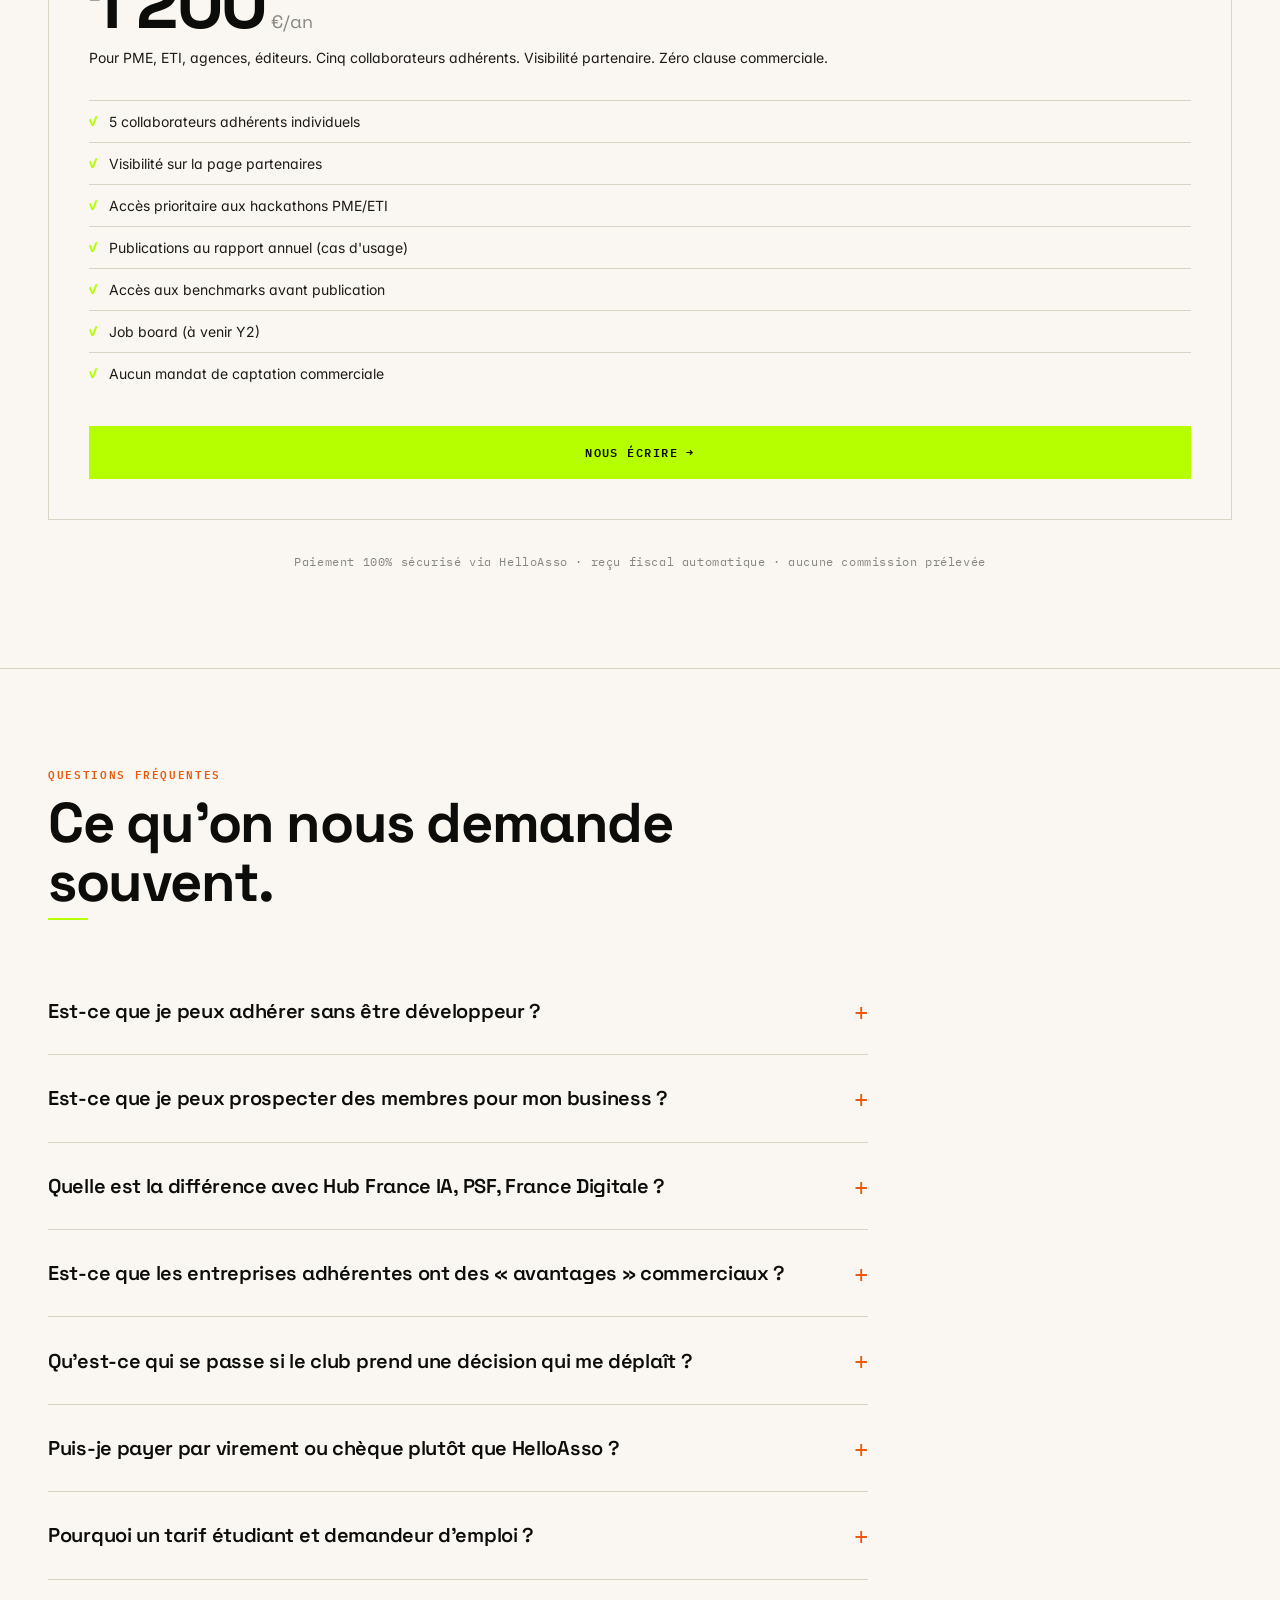
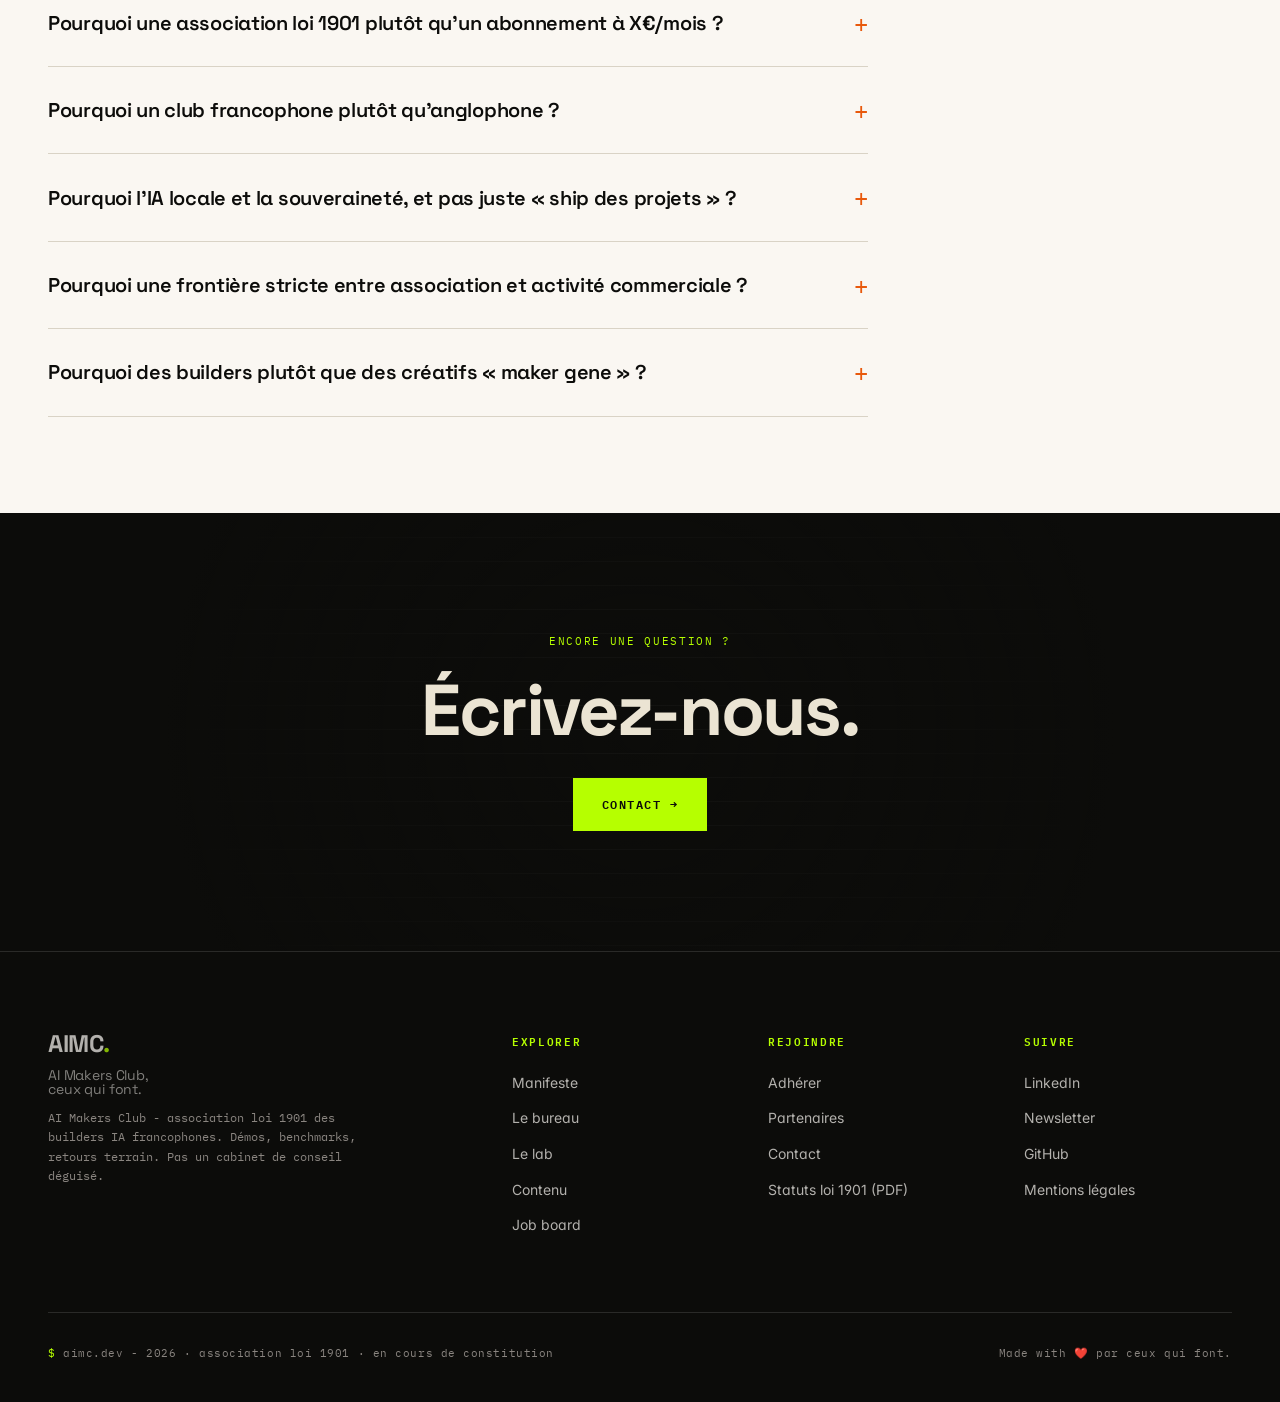
==== commit 9673dd0c: "feat(illustrations): redesign 10 SVG inline style Tapestry (blueprint net, hairline borders) - Fond " ====
--- a/adherer.html
+++ b/adherer.html
@@ -17,8 +17,77 @@
 <section class="page-hero">
  <div class="container">
  <div class="breadcrumb"><a href="index.html">Accueil</a><span class="sep">/</span>Adhérer</div>
+ <div class="hero-grid">
+ <div class="hero-copy">
  <h1>Rejoindre le club.</h1>
  <p class="lead">Trois formules - de l'étudiant à l'entreprise. Cotisation annuelle, paiement en ligne via HelloAsso, reçu automatique. Zéro papier. Zéro barrière financière.</p>
+ </div>
+ <div class="hero-illus" id="hero-illus-slot" aria-hidden="true">
+  <svg id="illus-adherer" xmlns="http://www.w3.org/2000/svg" viewBox="0 0 520 420" fill="none">
+   <defs/>
+
+   <!-- panel: two-column flow Tapestry style -->
+   <!-- left panel: MEMBERSHIP tiers -->
+   <rect x="30" y="20" width="220" height="380" rx="5" fill="#0C0C0A" stroke="rgba(255,255,255,0.12)" stroke-width="1"/>
+   <text x="140" y="50" font-family="'IBM Plex Mono',monospace" font-size="10" fill="var(--orange)" text-anchor="middle" letter-spacing="0.14em">ADHÉSION</text>
+   <line x1="50" y1="62" x2="230" y2="62" stroke="rgba(255,255,255,0.12)" stroke-width="0.5"/>
+
+   <!-- tier cards -->
+   <rect x="46" y="80" width="188" height="70" rx="5" fill="rgba(182,255,0,0.06)" stroke="var(--lime)" stroke-width="1"/>
+   <text x="56" y="100" font-family="'IBM Plex Mono',monospace" font-size="9" fill="var(--lime)" letter-spacing="0.1em">ÉTUDIANT</text>
+   <text x="56" y="118" font-family="'IBM Plex Mono',monospace" font-size="11" fill="var(--mute)">20€ /AN</text>
+   <text x="56" y="134" font-family="'IBM Plex Mono',monospace" font-size="7" fill="var(--mute)">✓ ACCÈS ÉVÉNEMENTS · ✓ NEWSLETTER</text>
+
+   <rect x="46" y="162" width="188" height="70" rx="5" fill="rgba(232,89,12,0.08)" stroke="var(--orange)" stroke-width="1"/>
+   <text x="56" y="182" font-family="'IBM Plex Mono',monospace" font-size="9" fill="var(--orange)" letter-spacing="0.1em">INDIVIDUELLE</text>
+   <text x="56" y="200" font-family="'IBM Plex Mono',monospace" font-size="11" fill="var(--mute)">60€ /AN</text>
+   <text x="56" y="216" font-family="'IBM Plex Mono',monospace" font-size="7" fill="var(--mute)">✓ ACCÈS COMPLET · ✓ VOTE AG</text>
+
+   <rect x="46" y="244" width="188" height="70" rx="5" fill="rgba(30,90,138,0.08)" stroke="var(--blue)" stroke-width="1"/>
+   <text x="56" y="264" font-family="'IBM Plex Mono',monospace" font-size="9" fill="var(--blue)" letter-spacing="0.1em">ENTREPRISE</text>
+   <text x="56" y="282" font-family="'IBM Plex Mono',monospace" font-size="11" fill="var(--mute)">1 200€ /AN</text>
+   <text x="56" y="298" font-family="'IBM Plex Mono',monospace" font-size="7" fill="var(--mute)">✓ 5 COLLAB. · ✓ VISIBILITÉ</text>
+
+   <!-- footnote -->
+   <text x="140" y="380" font-family="'IBM Plex Mono',monospace" font-size="8" fill="var(--mute)" text-anchor="middle" letter-spacing="0.12em">HELLOASSO · PAIEMENT SÉCURISÉ</text>
+
+   <!-- right panel: flow step -->
+   <rect x="270" y="20" width="220" height="380" rx="5" fill="#0C0C0A" stroke="rgba(255,255,255,0.12)" stroke-width="1"/>
+   <text x="380" y="50" font-family="'IBM Plex Mono',monospace" font-size="10" fill="var(--lime)" text-anchor="middle" letter-spacing="0.14em">FLUX</text>
+   <line x1="290" y1="62" x2="470" y2="62" stroke="rgba(255,255,255,0.12)" stroke-width="0.5"/>
+
+   <!-- step cards -->
+   <rect x="286" y="80" width="188" height="50" rx="5" fill="#0C0C0A" stroke="rgba(255,255,255,0.12)" stroke-width="1"/>
+   <text x="296" y="100" font-family="'IBM Plex Mono',monospace" font-size="9" fill="var(--mute)" letter-spacing="0.1em">1. CHOISIR SA FORMULE</text>
+   <text x="296" y="115" font-family="'IBM Plex Mono',monospace" font-size="7" fill="var(--mute)">3 TARIFS · ÉTUDIANT À ENTREPRISE</text>
+
+   <path d="M380 130 L380 147" stroke="rgba(255,255,255,0.12)" stroke-width="1"/>
+   <polygon points="376,145 380,153 384,145" fill="var(--lime)"/>
+
+   <rect x="286" y="156" width="188" height="50" rx="5" fill="#0C0C0A" stroke="rgba(255,255,255,0.12)" stroke-width="1"/>
+   <text x="296" y="176" font-family="'IBM Plex Mono',monospace" font-size="9" fill="var(--mute)" letter-spacing="0.1em">2. PAIEMENT HELLOASSO</text>
+   <text x="296" y="191" font-family="'IBM Plex Mono',monospace" font-size="7" fill="var(--mute)">CB · RECU FISCAL AUTO</text>
+
+   <path d="M380 206 L380 223" stroke="rgba(255,255,255,0.12)" stroke-width="1"/>
+   <polygon points="376,221 380,229 384,221" fill="var(--lime)"/>
+
+   <rect x="286" y="232" width="188" height="50" rx="5" fill="rgba(182,255,0,0.06)" stroke="var(--lime)" stroke-width="1"/>
+   <text x="296" y="252" font-family="'IBM Plex Mono',monospace" font-size="9" fill="var(--lime)" letter-spacing="0.1em">3. MEMBRE ✓</text>
+   <text x="296" y="267" font-family="'IBM Plex Mono',monospace" font-size="7" fill="var(--mute)">ACCÈS AU CLUB · ESPACE MEMBRE</text>
+
+   <!-- stamp VALIDÉ -->
+   <g class="a-stamp">
+    <rect x="330" y="300" width="100" height="60" rx="5" fill="#0C0C0A" stroke="var(--orange)" stroke-width="1" transform="rotate(-8, 380, 330)"/>
+    <text x="380" y="330" font-family="'IBM Plex Mono',monospace" font-size="16" fill="var(--orange)" text-anchor="middle" font-weight="700" transform="rotate(-8, 380, 330)">MEMBRE</text>
+    <text x="380" y="346" font-family="'IBM Plex Mono',monospace" font-size="8" fill="var(--orange)" text-anchor="middle" letter-spacing="0.12em" transform="rotate(-8, 380, 330)">AIMC 2026</text>
+   </g>
+
+   <!-- connecting arrow between panels -->
+   <path d="M250 210 L270 210" stroke="rgba(255,255,255,0.12)" stroke-width="1"/>
+   <polygon points="266,206 274,210 266,214" fill="rgba(255,255,255,0.12)"/>
+  </svg>
+ </div>
+ </div>
  </div>
 </section>
 
--- a/assets/style.css
+++ b/assets/style.css
@@ -503,3 +503,17 @@
  .nav{gap:18px;font-size:10px;}
  .nav .btn-nav{padding:6px 12px;font-size:9px;}
 }
+
+/* hero 2-col : texte gauche / illustration droite */
+.hero-grid{display:grid;grid-template-columns:minmax(0,7fr) minmax(0,5fr);gap:48px;align-items:center;}
+.hero-illus{min-height:280px;display:flex;align-items:center;justify-content:center;}
+.hero-illus svg{width:100%;height:auto;display:block;}
+@media(max-width:860px){.hero-grid{grid-template-columns:1fr;gap:32px;}.hero-illus{min-height:0;order:2;}}
+
+/* compactage hero index (2-col) : tout tient au-dessus de la fold */
+.hero:has(.hero-grid){padding:64px 0 56px;}
+.hero-grid .sub-motto{margin-bottom:20px;}
+.hero-grid .sub{margin-bottom:32px;max-width:560px;font-size:clamp(16px,1.6vw,20px);}
+.hero-grid h1{font-size:clamp(40px,4.6vw,64px);}
+.hero-illus svg{max-width:500px;margin:0 auto;}
+.hero-illus{padding-top:24px;}
--- a/assets/motion.css
+++ b/assets/motion.css
@@ -1,33 +1,27 @@
 /* ============================================================================
-   AIMC MOTION SYSTEM v1
+   AIMC MOTION SYSTEM v2 — TAPESTRY
    ---------------------------------------------------------------------------
-   "Chaque animation trace le geste d'un builder qui écrit du code :
-    terminal, précis, jamais gratuit."
-
-   Doc : ~/Projects/aimc-site/MOTION-PLAN.md
-   Chargement : après style.css, avant partials.js
-   ============================================================================ */
+   Style visuel net, structuré, "blueprint technique".
+   Inspiré de thealliance.ai/projects/tapestry (diagrams, pas hero 3D).
+   Suppression des effets CRT/glow/phosphore.
+   === */
 
 :root {
   /* Durées signature */
-  --t-short: 200ms;    /* Hover, focus, feedback immédiat */
-  --t-med: 500ms;      /* Reveal cards, fade contents */
-  --t-long: 600ms;     /* Path draw, underline, cursor sweep */
-  --t-hero: 800ms;     /* Hero draw, scan CRT bandeau négatif */
-
-  /* Easing signature (ease-out-expo, terminal-like) */
+  --t-short: 200ms;
+  --t-med: 500ms;
+  --t-long: 600ms;
+  --t-reveal: 800ms;
+
+  /* Easing */
   --ease-signature: cubic-bezier(0.16, 1, 0.3, 1);
-
-  /* Blink binaire pour curseur */
-  --step-cursor: steps(1);
-}
-
-/* ============================================================================
-   PRIMITIVE A — terminal-line
-   Trait lime horizontal qui se dessine gauche→droite.
-   Usage : kickers, séparateurs, hover cards.
-   ============================================================================ */
-
+}
+
+/* ============================================================================
+   PRIMITIVES RÉUTILISABLES
+   ============================================================================ */
+
+/* Separator line draw (gauche → droite) */
 .terminal-line {
   display: inline-block;
   height: 1px;
@@ -40,22 +34,7 @@
   width: 40px;
 }
 
-/* Version SVG stroke draw (pour éléments plus complexes) */
-.line-draw {
-  stroke-dasharray: 100;
-  stroke-dashoffset: 100;
-  animation: line-draw-anim var(--t-long) var(--ease-signature) forwards;
-}
-@keyframes line-draw-anim {
-  to { stroke-dashoffset: 0; }
-}
-
-/* ============================================================================
-   PRIMITIVE B — cursor-blink
-   Bloc lime qui bat comme un curseur terminal.
-   Usage : tagline header, loaders, "processing".
-   ============================================================================ */
-
+/* Cursor blink */
 .cursor-blink {
   display: inline-block;
   width: 10px;
@@ -63,57 +42,35 @@
   background: #B6FF00;
   vertical-align: middle;
   margin-left: 4px;
-  animation: cursor-blink-anim 1.06s var(--step-cursor) infinite;
+  animation: cursor-blink-anim 1.06s steps(1) infinite;
 }
 @keyframes cursor-blink-anim {
   0%, 50% { opacity: 1; }
   51%, 100% { opacity: 0; }
 }
 
-/* Variante caret fin */
-.cursor-caret {
-  display: inline-block;
-  width: 2px;
-  height: 1em;
-  background: #B6FF00;
-  vertical-align: middle;
-  margin-left: 2px;
-  animation: cursor-blink-anim 1.06s var(--step-cursor) infinite;
-}
-
-/* ============================================================================
-   PRIMITIVE C — content-reveal
-   translateY(20px) + fade + border-left lime au reveal, stagger.
-   Usage : grilles piliers, contenu, bureau, lab.
-   ============================================================================ */
-
+/* Fade + translateY reveal */
 .reveal-term {
   opacity: 0;
   transform: translateY(20px);
-  transition:
-    opacity var(--t-med) var(--ease-signature),
-    transform var(--t-med) var(--ease-signature);
+  transition: opacity var(--t-med) var(--ease-signature), transform var(--t-med) var(--ease-signature);
   will-change: transform, opacity;
 }
 .reveal-term.visible {
   opacity: 1;
   transform: translateY(0);
-  will-change: auto;
-}
-
-/* Version card avec border-left lime signature */
+}
+
+/* Card reveal with left border */
 .card-reveal {
   border-left: 2px solid transparent;
-  transition:
-    opacity var(--t-med) var(--ease-signature),
-    transform var(--t-med) var(--ease-signature),
-    border-left-color var(--t-med) var(--ease-signature) 200ms;
+  transition: opacity var(--t-med) var(--ease-signature), transform var(--t-med) var(--ease-signature), border-left-color var(--t-med) var(--ease-signature) 200ms;
 }
 .card-reveal.visible {
   border-left-color: #B6FF00;
 }
 
-/* Stagger via nth-child (0, 100, 200, 300ms delays) */
+/* Stagger delays container */
 .stagger-terminal > *:nth-child(1) { transition-delay: 0ms; }
 .stagger-terminal > *:nth-child(2) { transition-delay: 100ms; }
 .stagger-terminal > *:nth-child(3) { transition-delay: 200ms; }
@@ -121,76 +78,7 @@
 .stagger-terminal > *:nth-child(5) { transition-delay: 400ms; }
 .stagger-terminal > *:nth-child(6) { transition-delay: 500ms; }
 
-/* ============================================================================
-   PRIMITIVE D — neg-cascade
-   Scan CRT lime qui traverse une ligne une seule fois.
-   Usage : bandeau négatif "Ce qu'on n'est pas".
-   ============================================================================ */
-
-.neg-cascade {
-  position: relative;
-  overflow: hidden;
-  display: inline-block;
-}
-.neg-cascade::before {
-  content: '';
-  position: absolute;
-  left: -100%;
-  top: 0;
-  width: 100%;
-  height: 100%;
-  background: linear-gradient(
-    90deg,
-    transparent 0%,
-    rgba(182, 255, 0, 0.12) 50%,
-    transparent 100%
-  );
-  pointer-events: none;
-  z-index: 0;
-}
-.neg-cascade.active::before {
-  animation: neg-scan-anim var(--t-hero) var(--ease-signature) forwards;
-}
-@keyframes neg-scan-anim {
-  0%   { left: -100%; }
-  100% { left: 200%; }
-}
-
-/* ============================================================================
-   HERO — logo draw-in
-   Logo AIMC en SVG unique path, stroke-dashoffset au load.
-   ============================================================================ */
-
-.hero-logo-draw {
-  margin-bottom: 24px;
-}
-
-.hero-logo-draw svg {
-  width: 80px;
-  height: auto;
-  stroke-dasharray: 1662;
-  /* Offset négatif : le trait se dessine dans le sens du tracé (haut-gauche → contour) */
-  stroke-dashoffset: -1662;
-  opacity: 0;
-  display: block;
-}
-
-.hero-logo-draw svg.hero-drawn {
-  animation: hero-draw-in 1400ms cubic-bezier(0.16, 1, 0.3, 1) forwards;
-  /* forwards retient la frame 100% (offset 0 + glow) après l'animation */
-}
-
-@keyframes hero-draw-in {
-  0%   { stroke-dashoffset: -1662; opacity: 1; filter: none; }
-  85%  { stroke-dashoffset: 0; filter: none; }
-  100% { stroke-dashoffset: 0; opacity: 1; filter: drop-shadow(0 0 10px rgba(182, 255, 0, 0.35)); }
-}
-
-/* ============================================================================
-   UTILITAIRE — underline draw pour h2/h3
-   Trait lime 1.5px qui se dessine sous les titres au reveal.
-   ============================================================================ */
-
+/* H-underline for headings */
 .h-underline {
   position: relative;
   display: inline-block;
@@ -212,21 +100,273 @@
   transform: scaleX(1);
 }
 
+/* Tracked uppercase legend style */
+.tapestry-legend {
+  font-family: 'IBM Plex Mono', monospace;
+  font-size: 8px;
+  letter-spacing: 0.12em;
+  text-transform: uppercase;
+  fill: var(--mute);
+}
+
+/* ============================================================================
+   HERO — logo draw-in (unchanged)
+   ============================================================================ */
+
+.hero-logo-draw {
+  margin-bottom: 24px;
+}
+.hero-logo-draw svg {
+  width: 80px;
+  height: auto;
+  stroke-dasharray: 1662;
+  stroke-dashoffset: -1662;
+  opacity: 0;
+  display: block;
+}
+.hero-logo-draw svg.hero-drawn {
+  animation: hero-draw-in 1400ms cubic-bezier(0.16, 1, 0.3, 1) forwards;
+}
+@keyframes hero-draw-in {
+  0%   { stroke-dashoffset: -1662; opacity: 1; filter: none; }
+  85%  { stroke-dashoffset: 0; filter: none; }
+  100% { stroke-dashoffset: 0; opacity: 1; filter: drop-shadow(0 0 10px rgba(182, 255, 0, 0.35)); }
+}
+
+/* ============================================================================
+   ILLUS-INDEX — hero network diagram
+   Tapestry style: cards fade in with stagger
+   ============================================================================ */
+
+.illus-index {
+  margin: 32px 0 0;
+  width: 100%;
+  max-width: 640px;
+  position: relative;
+}
+.illus-index svg { width: 100%; height: auto; display: block; }
+
+/* Hub card + 3 mission cards + stats all get a gentle fade-in */
+#illus-crt {
+  animation: tapestry-in 600ms var(--ease-signature) 200ms both;
+}
+@keyframes tapestry-in {
+  0% { opacity: 0; transform: translateY(12px); }
+  100% { opacity: 1; transform: none; }
+}
+
+/* ============================================================================
+   ILLUS-BUREAU — org chart
+   Links draw in, nodes fade in
+   ============================================================================ */
+
+#illus-bureau {
+  animation: tapestry-in 500ms var(--ease-signature) 200ms both;
+}
+
+/* Connection lines draw */
+#illus-bureau .b-links .bl {
+  stroke-dasharray: 120;
+  stroke-dashoffset: 120;
+  animation: bl-draw 500ms var(--ease-signature) forwards;
+}
+#illus-bureau .bl1 { animation-delay: 400ms; }
+#illus-bureau .bl2 { animation-delay: 450ms; }
+#illus-bureau .bl3 { animation-delay: 500ms; }
+#illus-bureau .bl4 { animation-delay: 550ms; }
+#illus-bureau .bl5 { animation-delay: 600ms; }
+#illus-bureau .bl6 { animation-delay: 650ms; }
+@keyframes bl-draw {
+  to { stroke-dashoffset: 0; }
+}
+
+/* Labels fade in after links */
+#illus-bureau .blab {
+  opacity: 0;
+  animation: tap-fade-in 300ms ease-out forwards;
+}
+#illus-bureau .bla1 { animation-delay: 700ms; }
+#illus-bureau .bla2 { animation-delay: 750ms; }
+#illus-bureau .bla3 { animation-delay: 800ms; }
+#illus-bureau .bla4 { animation-delay: 850ms; }
+#illus-bureau .bla5 { animation-delay: 900ms; }
+
+@keyframes tap-fade-in {
+  to { opacity: 1; }
+}
+
+/* ============================================================================
+   ILLUS-ADHERER — membership two-panel flow
+   ============================================================================ */
+
+#illus-adherer {
+  animation: tapestry-in 500ms var(--ease-signature) 200ms both;
+}
+
+/* Stamp pop at end */
+#illus-adherer .a-stamp {
+  opacity: 0;
+  transform: scale(0);
+  transform-origin: 380px 330px;
+  animation: stamp-pop 400ms var(--ease-signature) 1500ms forwards;
+}
+@keyframes stamp-pop {
+  0% { opacity: 0; transform: scale(0); }
+  60% { opacity: 1; transform: scale(1.1); }
+  100% { opacity: 1; transform: scale(1); }
+}
+
+/* ============================================================================
+   ILLUS-CONTENU — 3-column content grid
+   ============================================================================ */
+
+#illus-contenu {
+  animation: tapestry-in 500ms var(--ease-signature) 200ms both;
+}
+
+/* ============================================================================
+   ILLUS-LAB — oscilloscope
+   ============================================================================ */
+
+#illus-lab {
+  animation: tapestry-in 500ms var(--ease-signature) 200ms both;
+}
+
+/* Trace draws */
+#illus-lab .l-trace {
+  stroke-dasharray: 1000;
+  stroke-dashoffset: 1000;
+  animation: tap-trace 1500ms var(--ease-signature) 400ms forwards;
+}
+@keyframes tap-trace {
+  to { stroke-dashoffset: 0; }
+}
+
+/* ============================================================================
+   ILLUS-PARTENAIRES — two-panel network
+   ============================================================================ */
+
+#illus-partenaires {
+  animation: tapestry-in 500ms var(--ease-signature) 200ms both;
+}
+
+/* ============================================================================
+   ILLUS-CONTACT — sender/receiver flow
+   ============================================================================ */
+
+#illus-contact {
+  animation: tapestry-in 500ms var(--ease-signature) 200ms both;
+}
+
+/* ============================================================================
+   ILLUS-JOBS — git log
+   ============================================================================ */
+
+#illus-jobs {
+  animation: tapestry-in 500ms var(--ease-signature) 200ms both;
+}
+
+/* Lines type in from top */
+#illus-jobs .jl {
+  clip-path: inset(0 100% 0 0);
+  animation: j-type 300ms steps(30, end) forwards;
+}
+#illus-jobs .jl1 { animation-delay: 300ms; }
+#illus-jobs .jl2 { animation-delay: 360ms; }
+#illus-jobs .jl3 { animation-delay: 420ms; }
+#illus-jobs .jl4 { animation-delay: 480ms; }
+#illus-jobs .jl5 { animation-delay: 540ms; }
+#illus-jobs .jl6 { animation-delay: 600ms; }
+#illus-jobs .jl7 { animation-delay: 660ms; }
+#illus-jobs .jl8 { animation-delay: 720ms; }
+#illus-jobs .jl9 { animation-delay: 780ms; }
+#illus-jobs .jl10 { animation-delay: 840ms; }
+/* jl-sep, jl-latest, jl-prompt: retained in comment for reference
+   These classes are no longer used in the SVG (plain text elements now).
+#illus-jobs .jl-sep { animation-delay: 900ms; }
+#illus-jobs .jl-latest { animation-delay: 960ms; }
+#illus-jobs .jl-prompt { animation-delay: 1200ms; }
+*/
+
+@keyframes j-type {
+  to { clip-path: inset(0 0 0 0); }
+}
+
+/* cursor blink */
+#illus-jobs .j-cursor {
+  opacity: 0;
+  animation: j-cursor-appear 1ms 1500ms forwards,
+             cursor-blink-anim 1.06s steps(1) 1500ms infinite;
+}
+@keyframes j-cursor-appear { to { opacity: 1; } }
+
+/* ============================================================================
+   ILLUS-MANIFESTE — typewriter
+   ============================================================================ */
+
+#illus-manifeste {
+  animation: tapestry-in 500ms var(--ease-signature) 200ms both;
+}
+
+/* Typewriter lines */
+#illus-manifeste .m-typewriter .m-line {
+  clip-path: inset(0 100% 0 0);
+  animation: m-type-line 600ms steps(30, end) forwards;
+}
+#illus-manifeste .ml1 { animation: m-type-line 600ms steps(30, end) 300ms forwards; }
+#illus-manifeste .ml2 { animation: m-type-line 500ms steps(25, end) 600ms forwards; }
+#illus-manifeste .ml3 { animation: m-type-line 700ms steps(40, end) 900ms forwards; }
+#illus-manifeste .ml4 { animation: m-type-line 500ms steps(25, end) 1300ms forwards; }
+#illus-manifeste .ml5 { animation: m-type-line 600ms steps(30, end) 1500ms forwards; }
+#illus-manifeste .ml7 { animation: m-type-line 500ms steps(25, end) 1900ms forwards; }
+#illus-manifeste .ml8 { animation: m-type-line 500ms steps(25, end) 2200ms forwards; }
+#illus-manifeste .ml9 { animation: m-type-line 600ms steps(30, end) 2500ms forwards; }
+#illus-manifeste .ml10 { animation: m-type-line 700ms steps(35, end) 3000ms forwards; }
+
+@keyframes m-type-line {
+  0% { clip-path: inset(0 100% 0 0); opacity: 1; }
+  100% { clip-path: inset(0 0 0 0); opacity: 1; }
+}
+
+/* Ready state fade */
+#illus-manifeste .m-ready {
+  opacity: 0;
+  animation: m-ready-fade 400ms ease-out 3700ms forwards;
+}
+@keyframes m-ready-fade {
+  to { opacity: 1; }
+}
+
+/* Cursor blink */
+#illus-manifeste .m-cursor {
+  opacity: 0;
+  animation: m-cursor-appear 1ms 3800ms forwards,
+             cursor-blink-anim 1.06s steps(1) 3800ms infinite;
+}
+@keyframes m-cursor-appear { to { opacity: 1; } }
+
+/* ============================================================================
+   ILLUS-BOARD — palette grid
+   ============================================================================ */
+
+#illus-board {
+  animation: tapestry-in 500ms var(--ease-signature) 200ms both;
+}
+
+#illus-board .bp {
+  transition: opacity 400ms var(--ease-signature);
+}
+
 /* ============================================================================
    ACCESSIBILITY — prefers-reduced-motion
-   Coupe TOUTES les animations, montre l'état final immédiatement.
    ============================================================================ */
 
 @media (prefers-reduced-motion: reduce) {
   .terminal-line,
   .cursor-blink,
-  .cursor-caret,
   .reveal-term,
   .card-reveal,
-  .h-underline::after,
-  .neg-cascade::before,
-  .line-draw,
-  .hero-logo-draw svg {
+  .h-underline::after {
     animation: none !important;
     transition: none !important;
   }
@@ -234,7 +374,35 @@
   .reveal-term { opacity: 1; transform: none; }
   .card-reveal { border-left-color: #B6FF00; }
   .h-underline::after { transform: scaleX(1); }
-  .cursor-blink, .cursor-caret { opacity: 1; animation: none !important; }
-  .neg-cascade::before { display: none; }
+  .cursor-blink { opacity: 1; animation: none !important; }
+
   .hero-logo-draw svg { stroke-dashoffset: 0; opacity: 1; }
-}
+
+  #illus-crt,
+  #illus-bureau,
+  #illus-adherer,
+  #illus-contenu,
+  #illus-lab,
+  #illus-partenaires,
+  #illus-contact,
+  #illus-jobs,
+  #illus-manifeste,
+  #illus-board { animation: none; opacity: 1; transform: none; }
+
+  /* Links already drawn */
+  #illus-bureau .bl { animation: none; stroke-dashoffset: 0; }
+  #illus-bureau .blab { animation: none; opacity: 1; }
+
+  #illus-lab .l-trace { animation: none; stroke-dashoffset: 0; }
+
+  #illus-jobs .jl { animation: none; clip-path: none; }
+  #illus-jobs .j-cursor { animation: none; opacity: 1; }
+
+  #illus-manifeste .m-line { animation: none; clip-path: none; }
+  #illus-manifeste .m-ready { animation: none; opacity: 1; }
+  #illus-manifeste .m-cursor { animation: none; opacity: 1; }
+
+  #illus-adherer .a-stamp { animation: none; opacity: 1; transform: none; }
+
+  #illus-board .bp { transition: none; opacity: 0.85; }
+}
